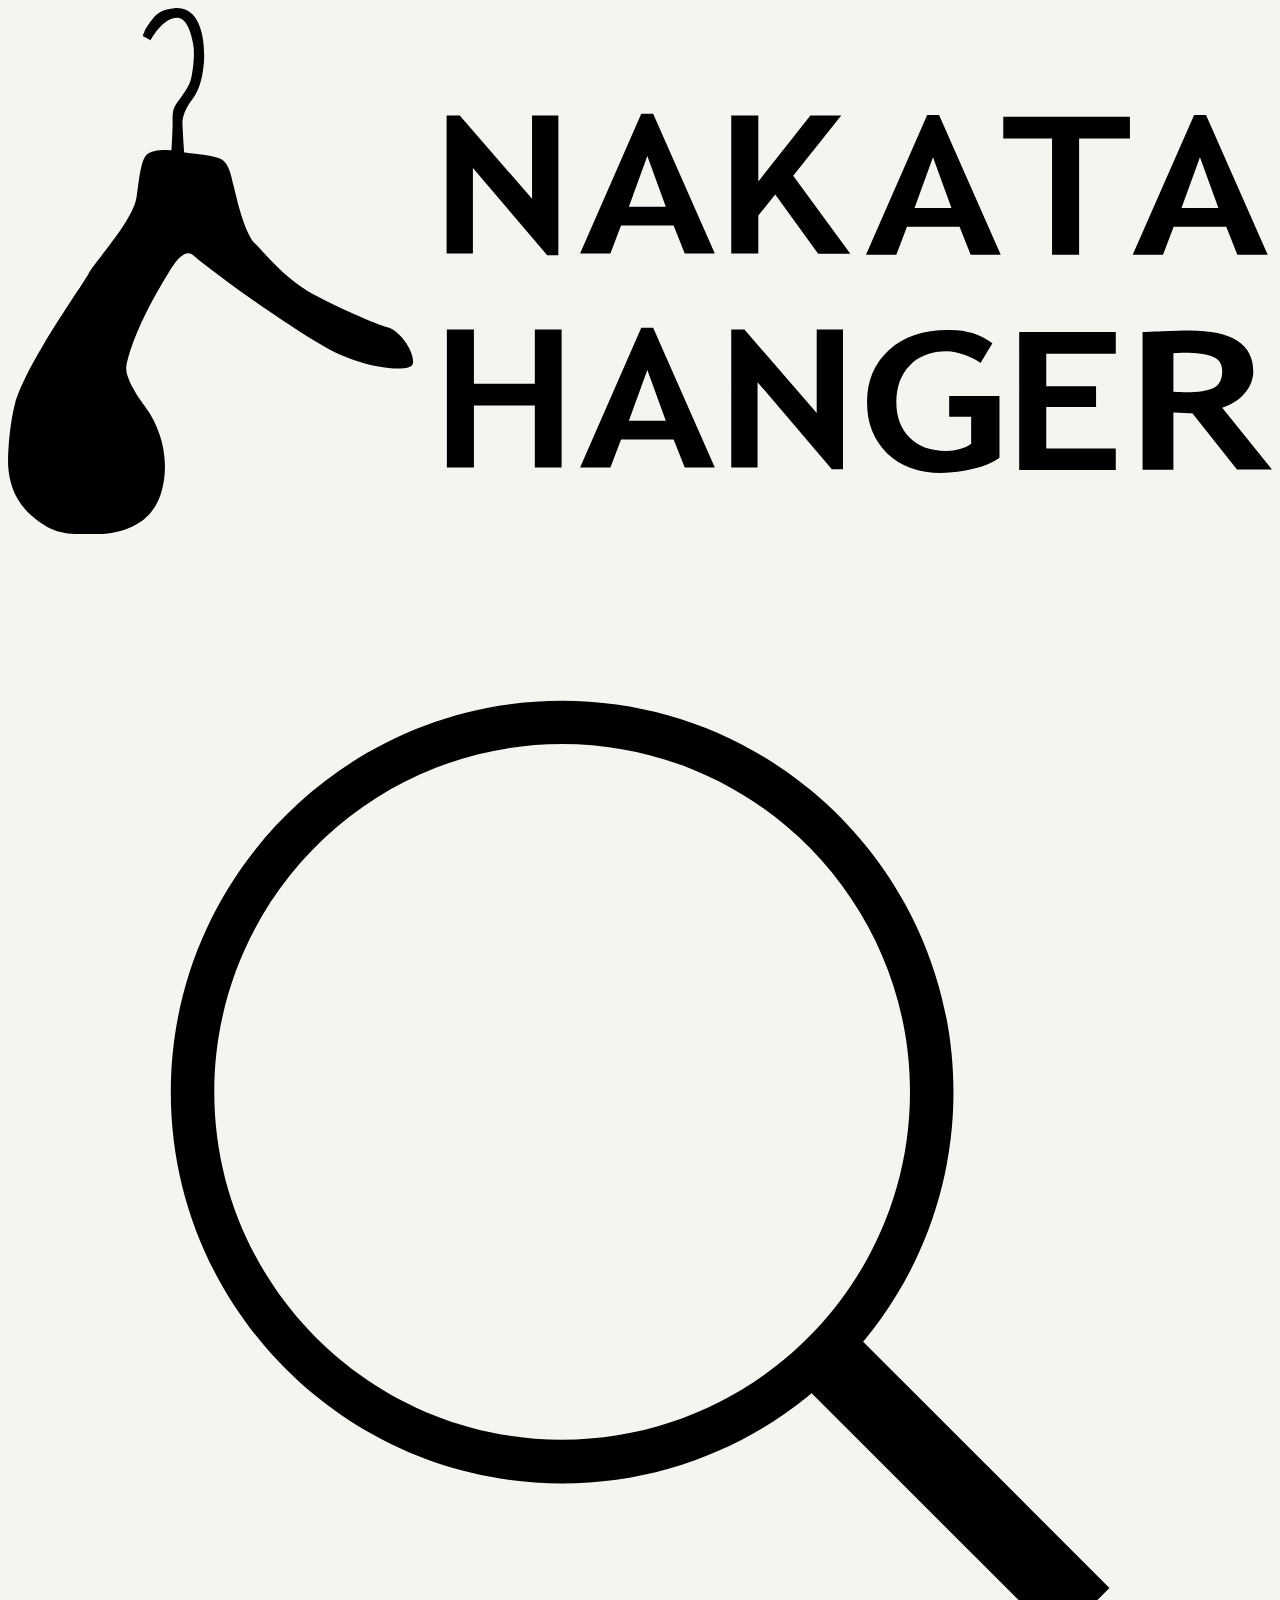
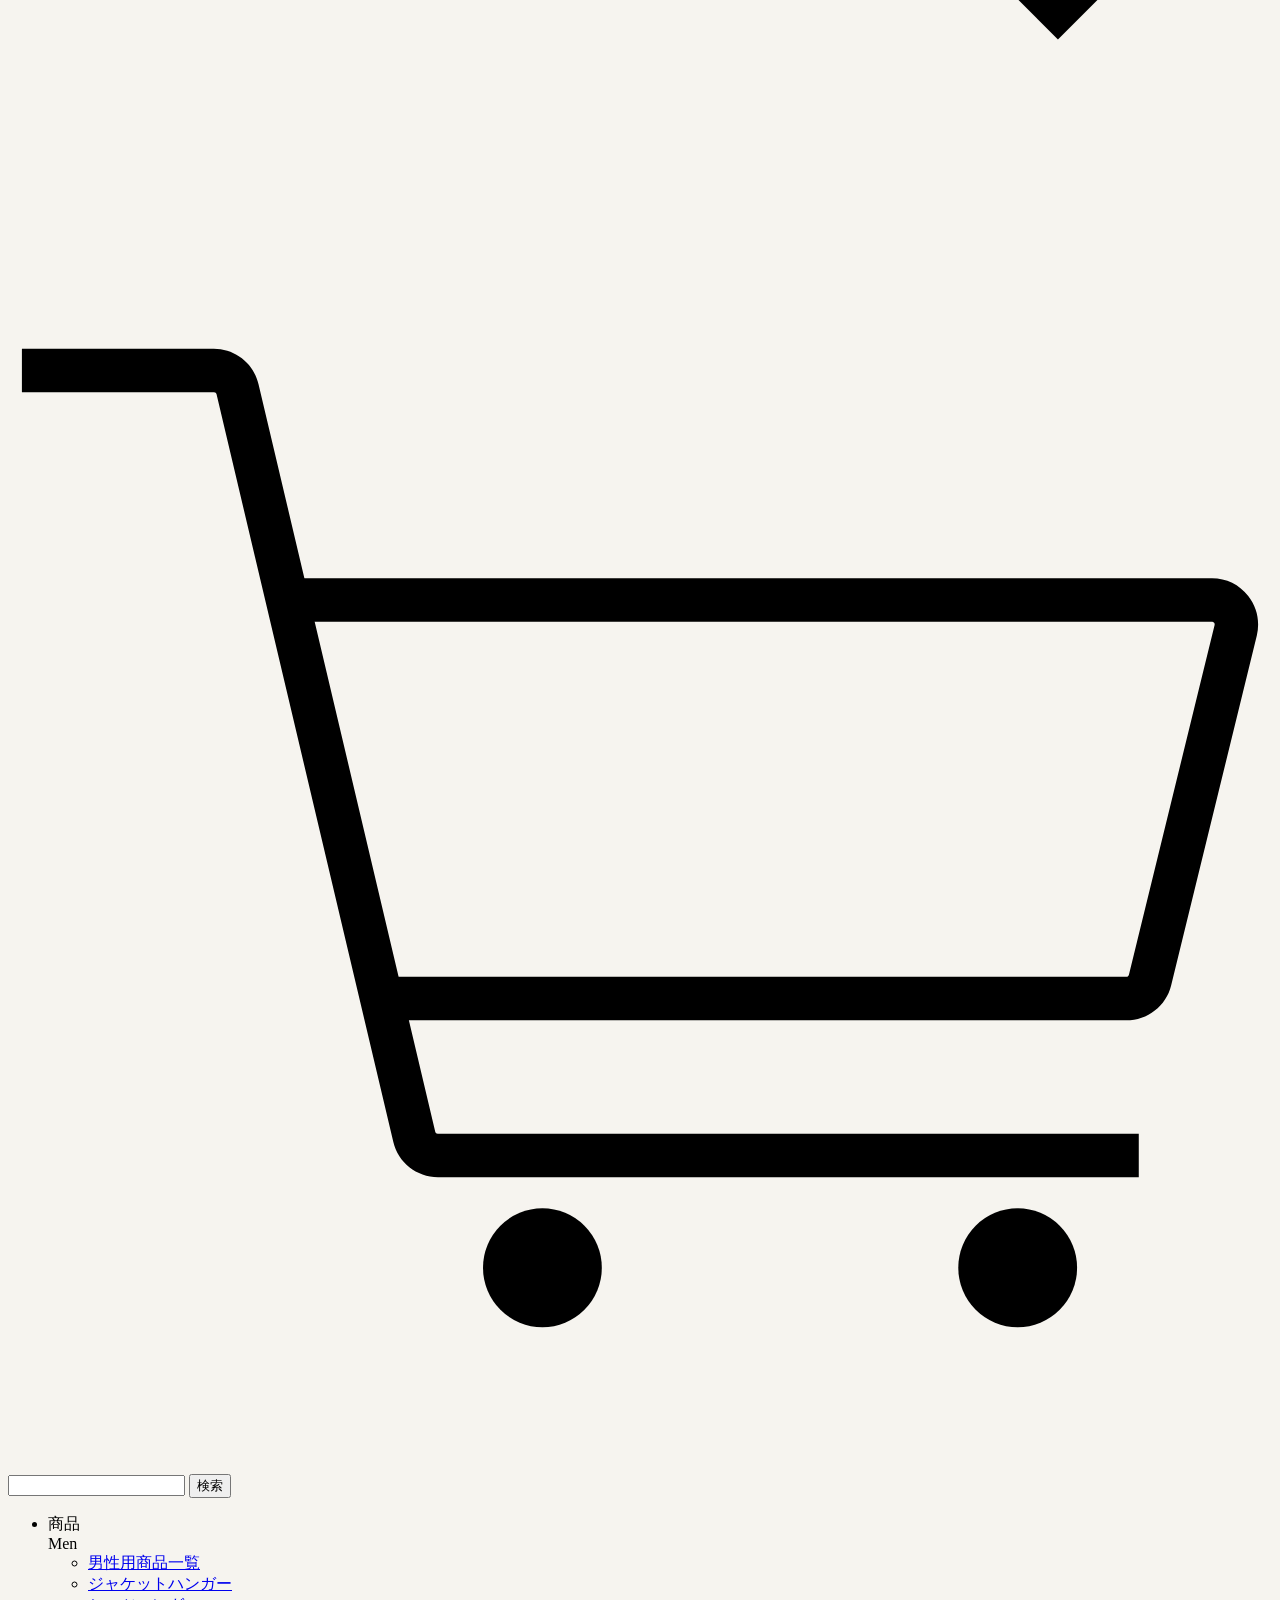
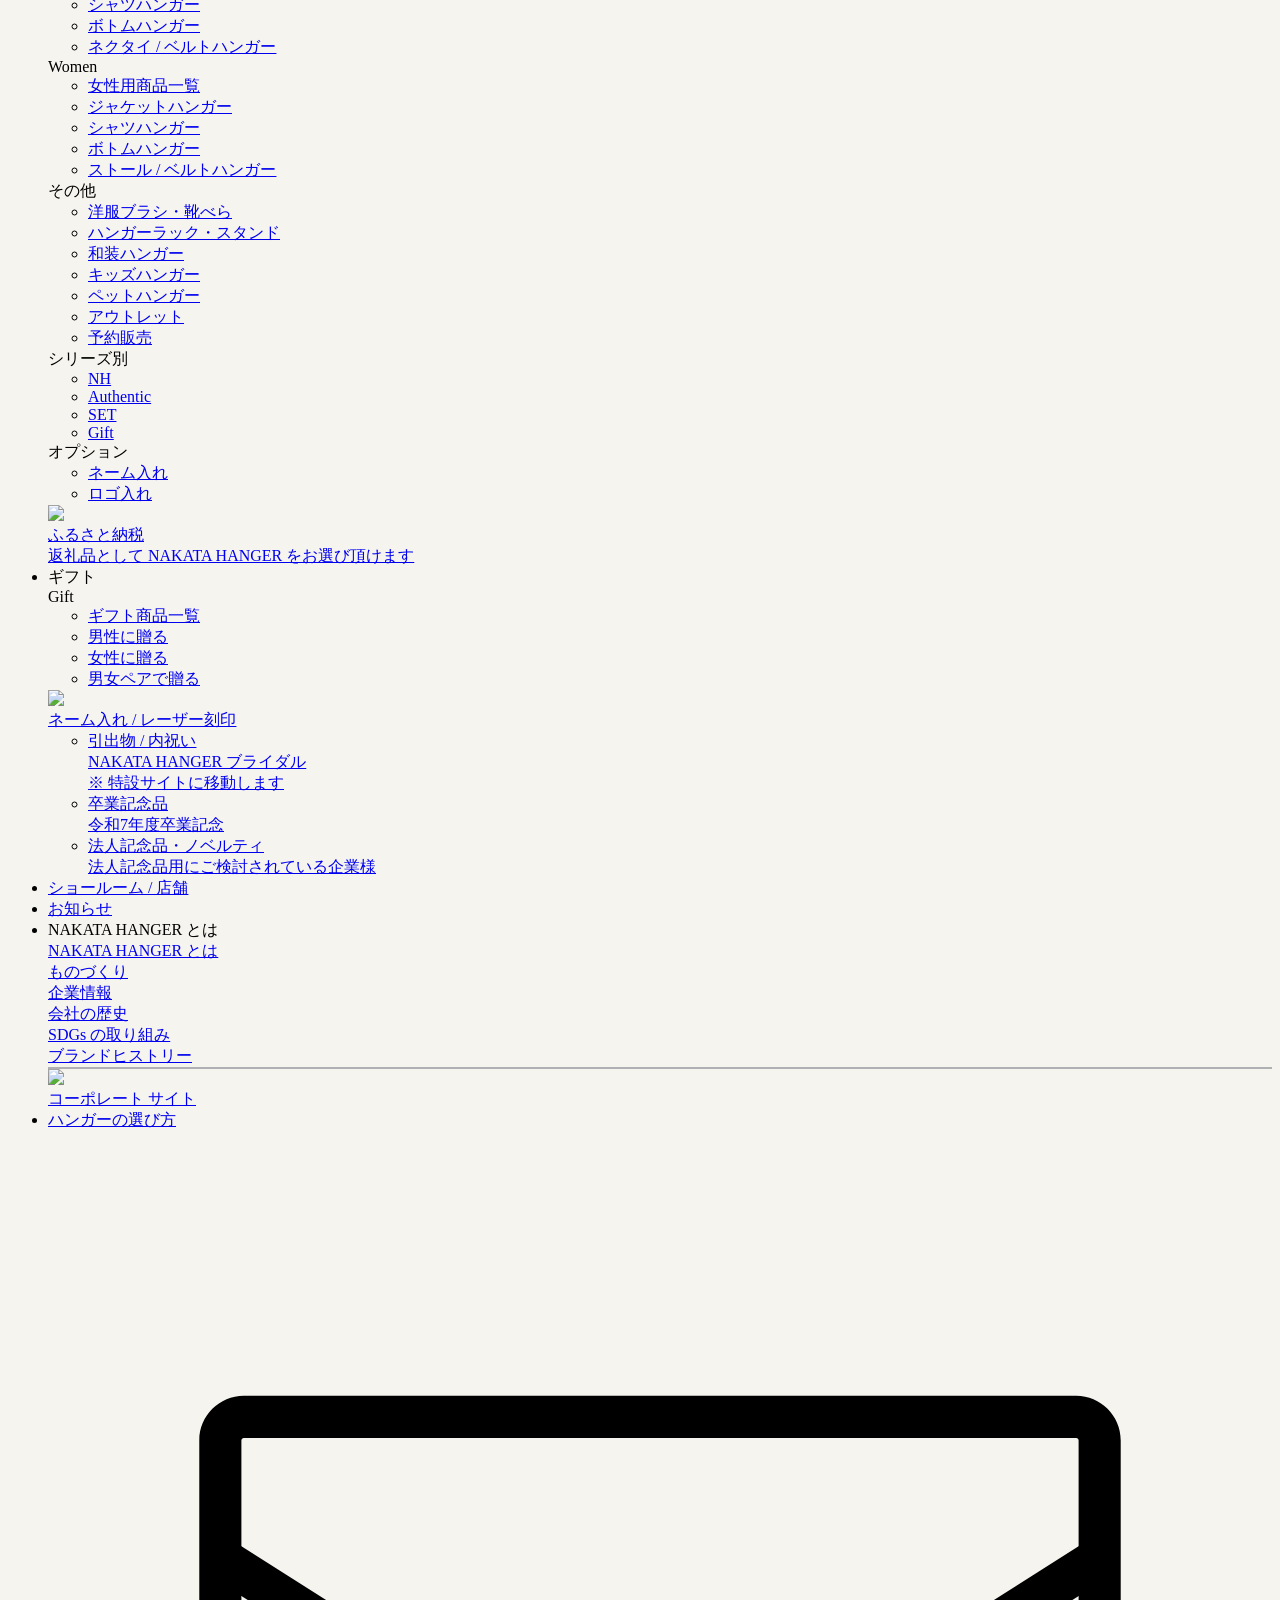
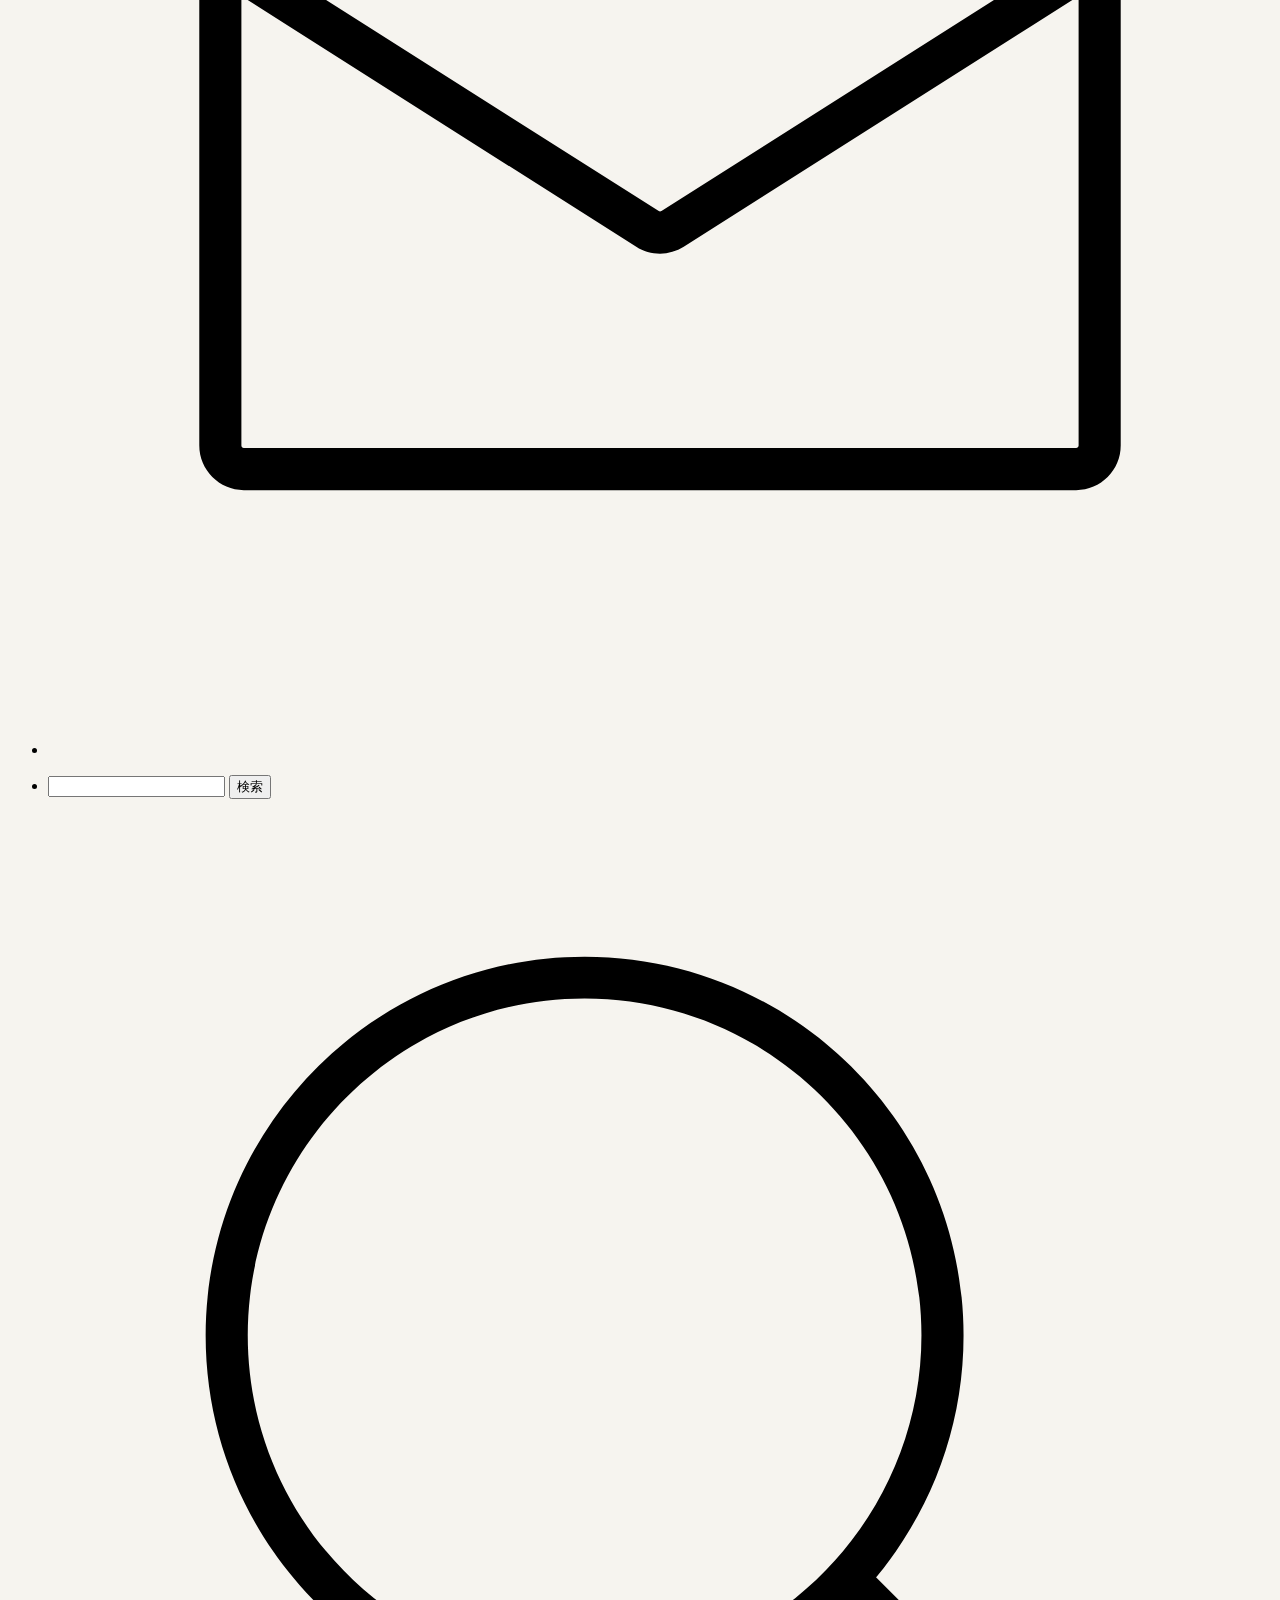
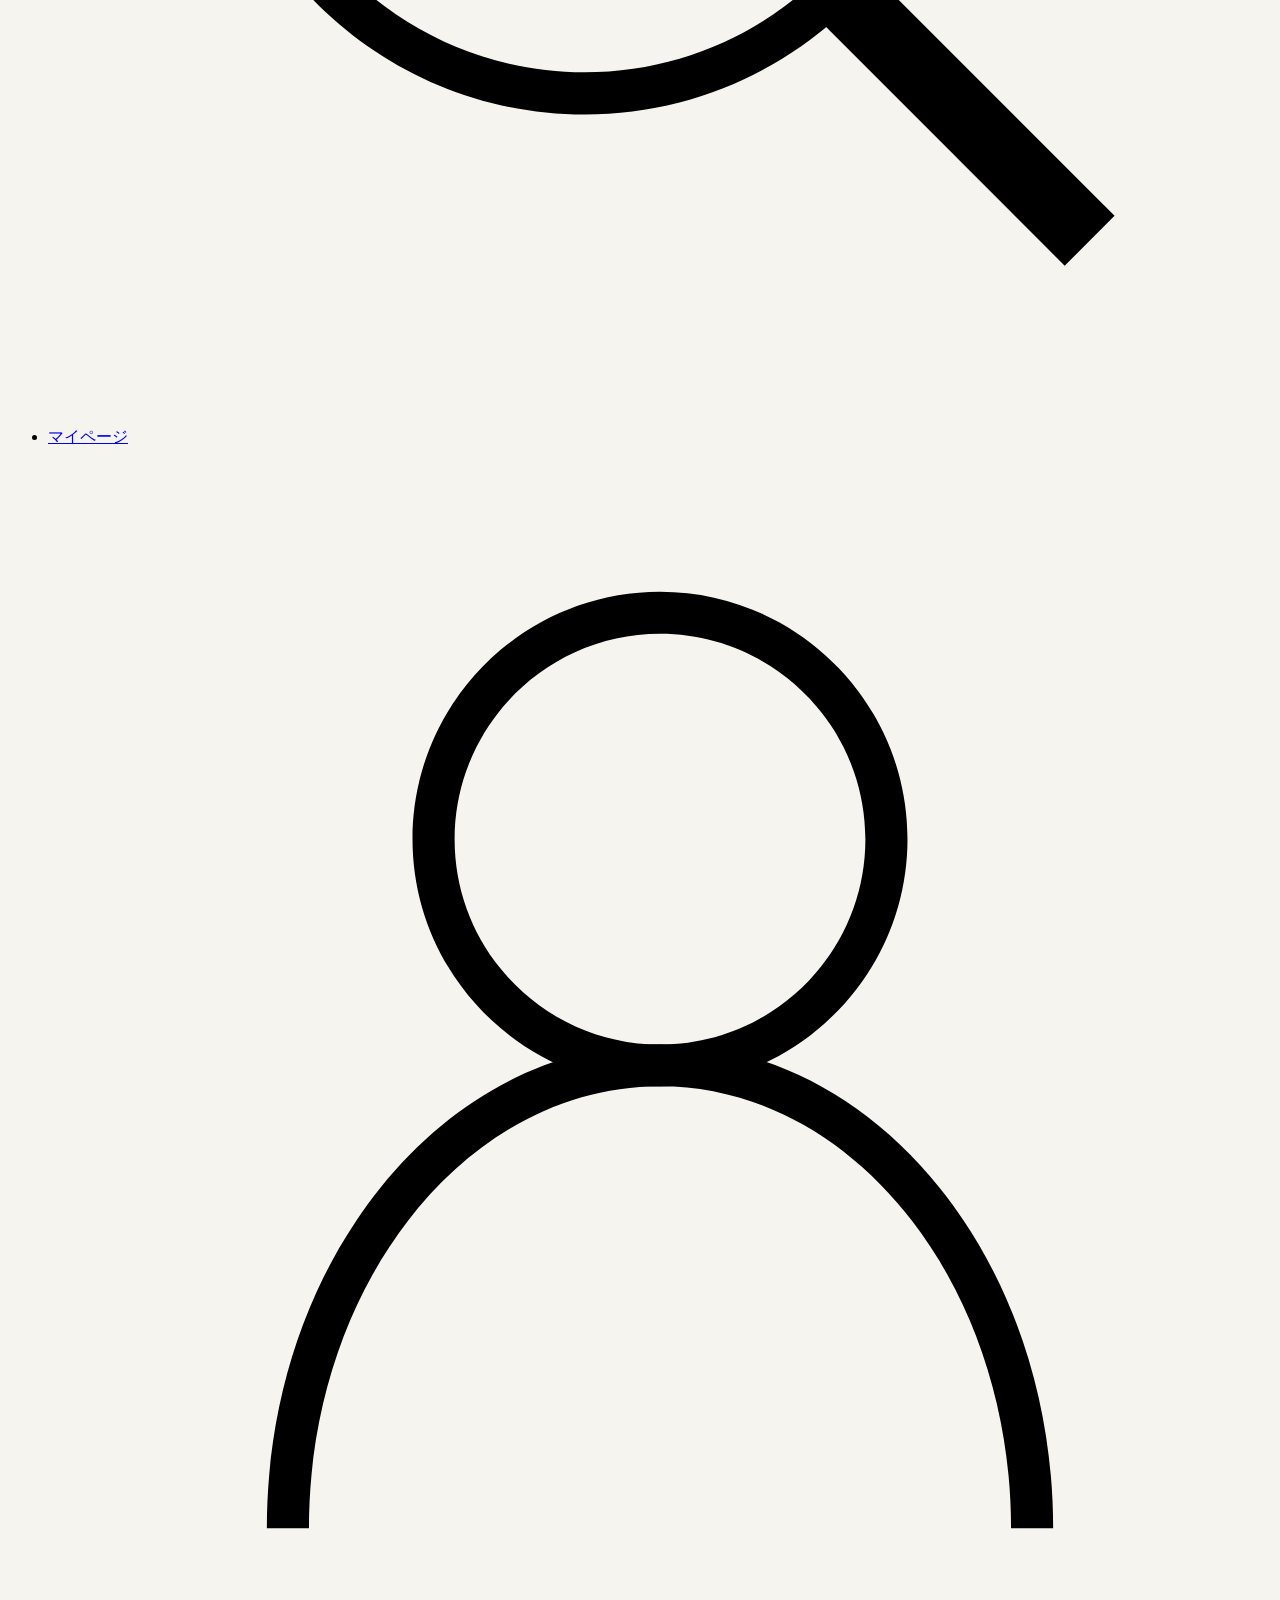
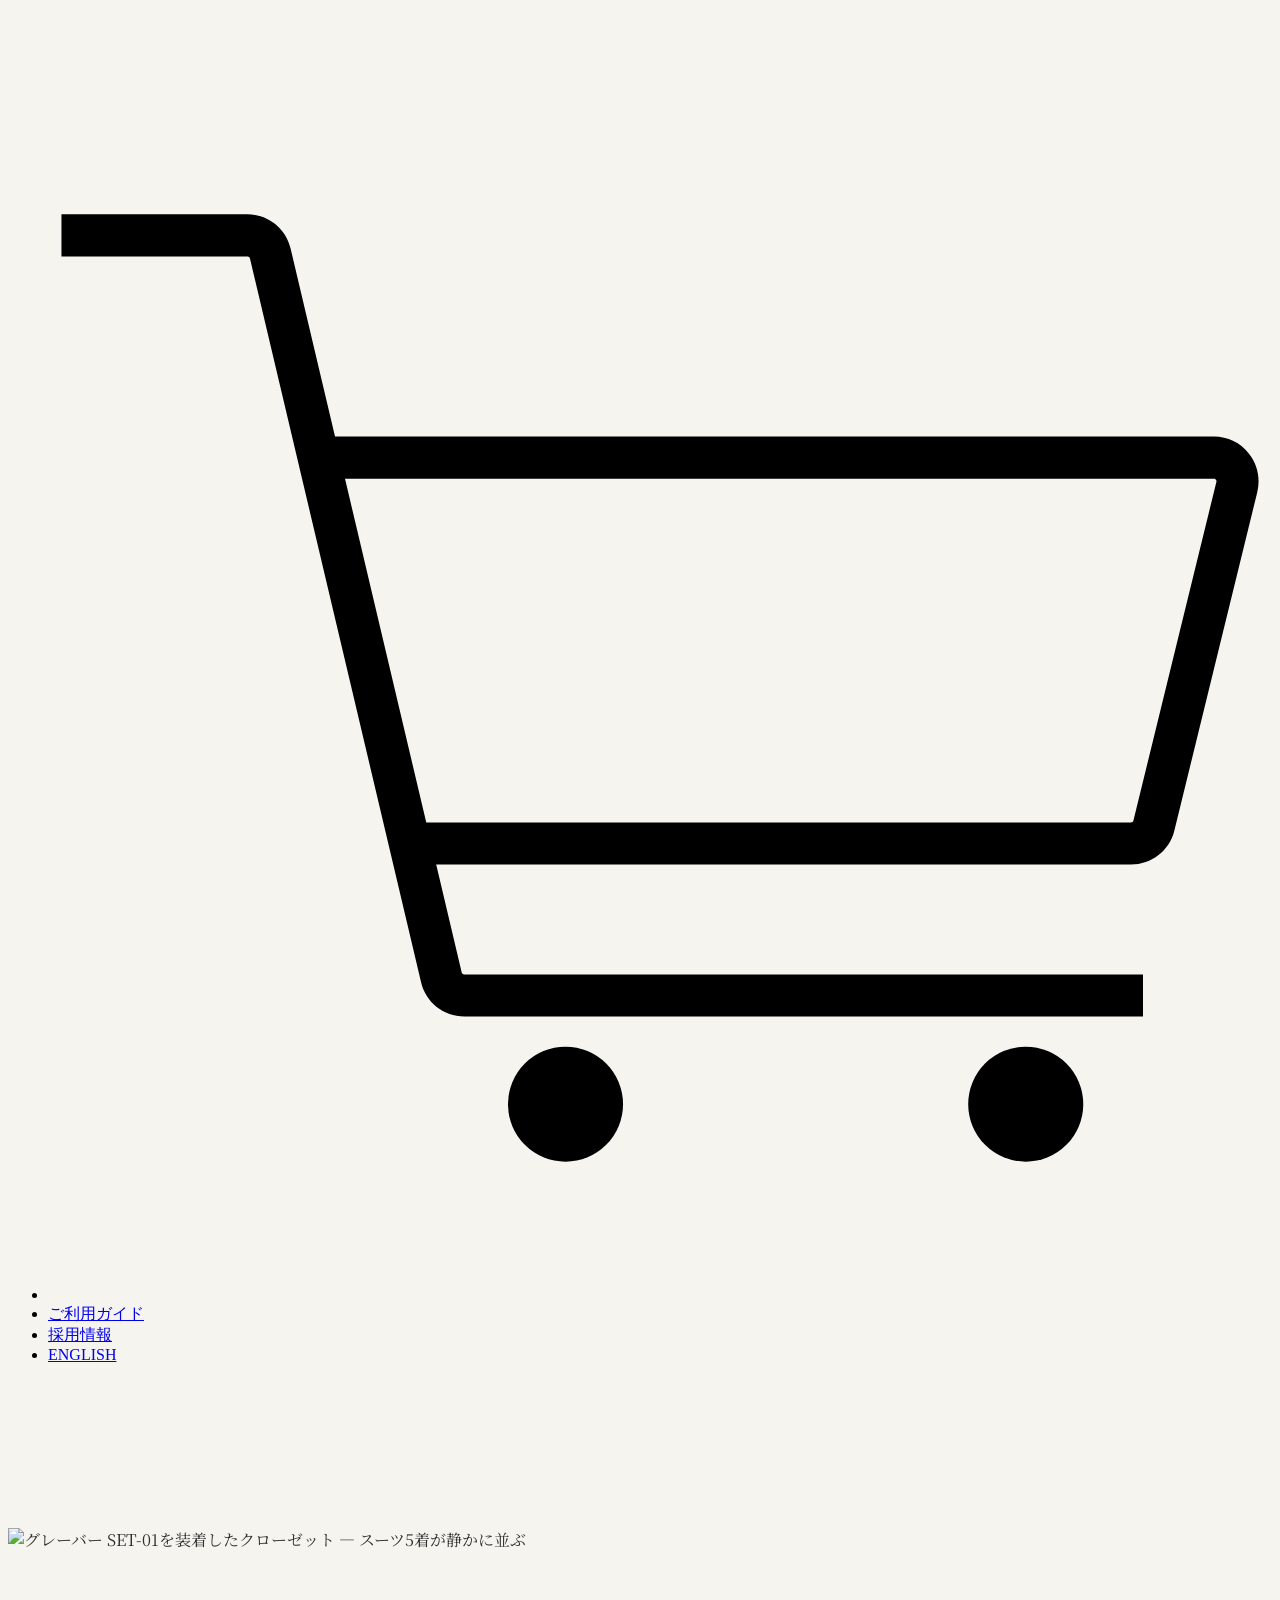
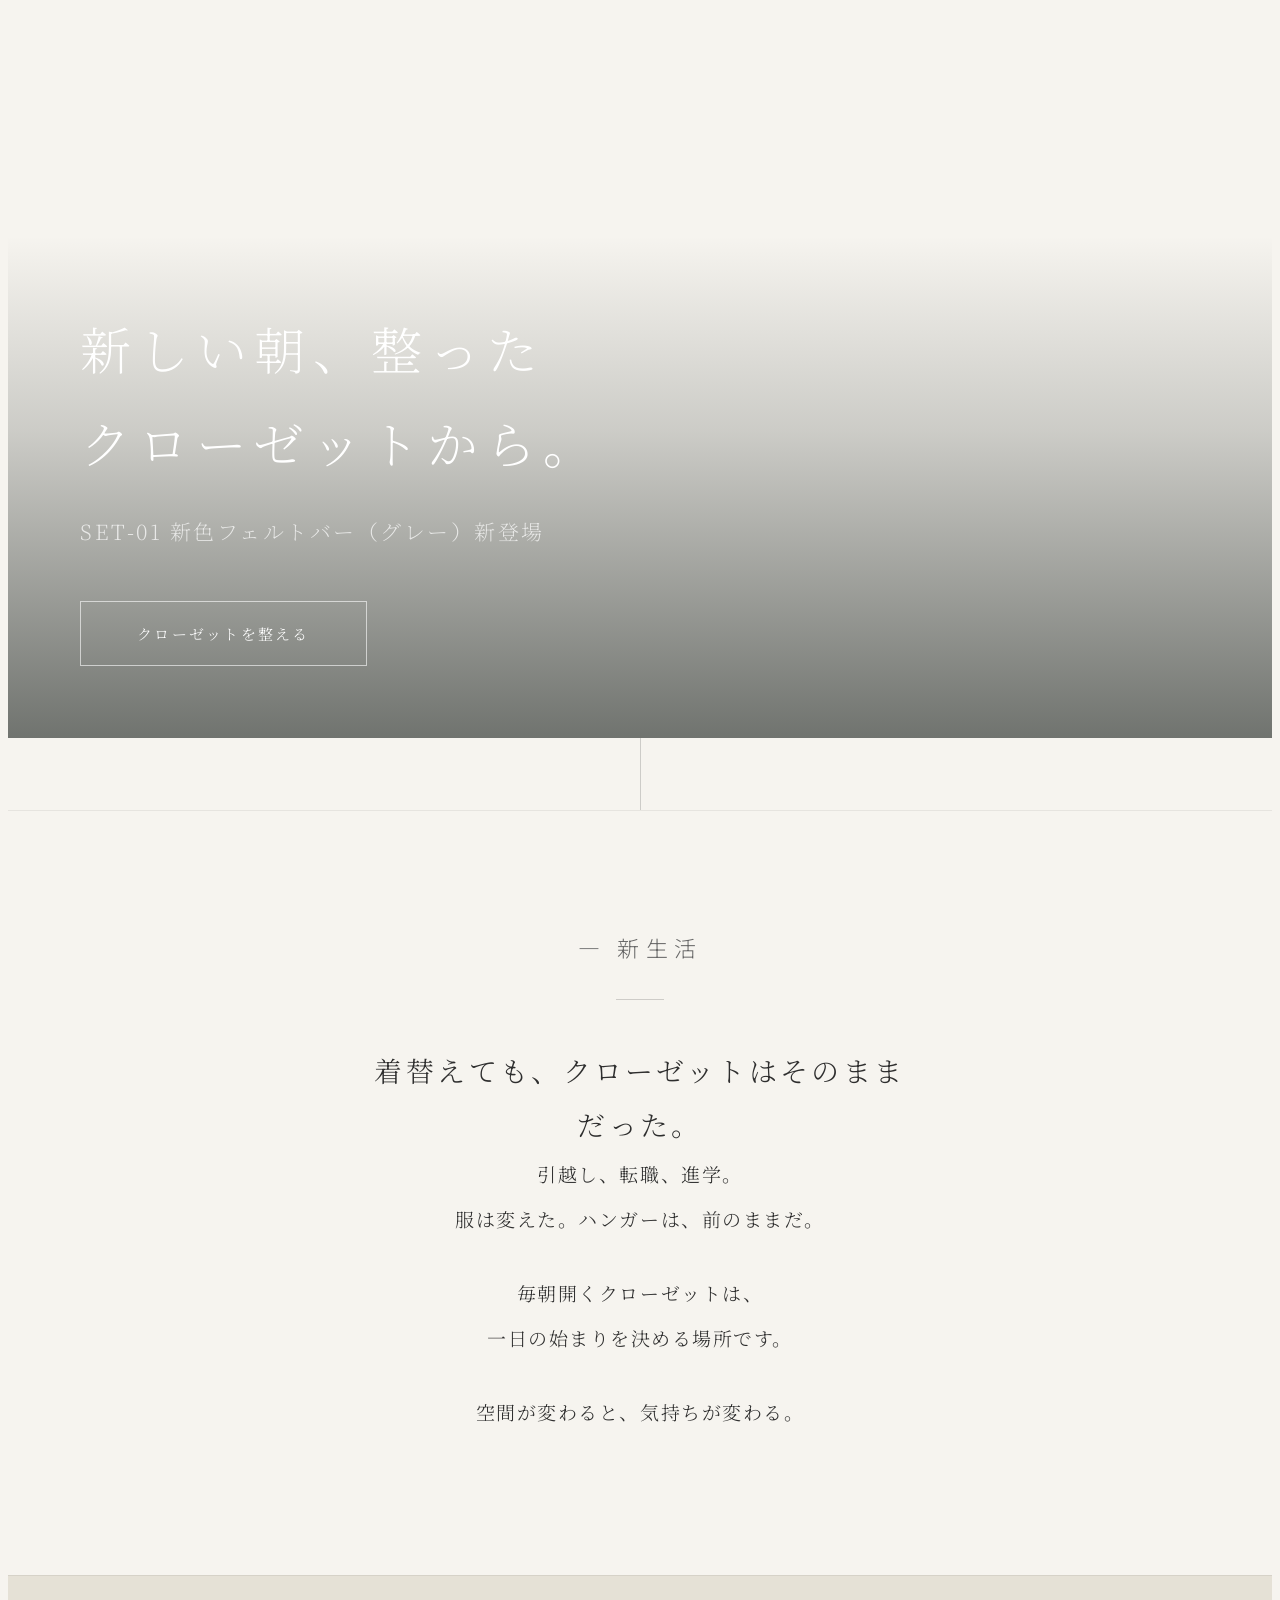
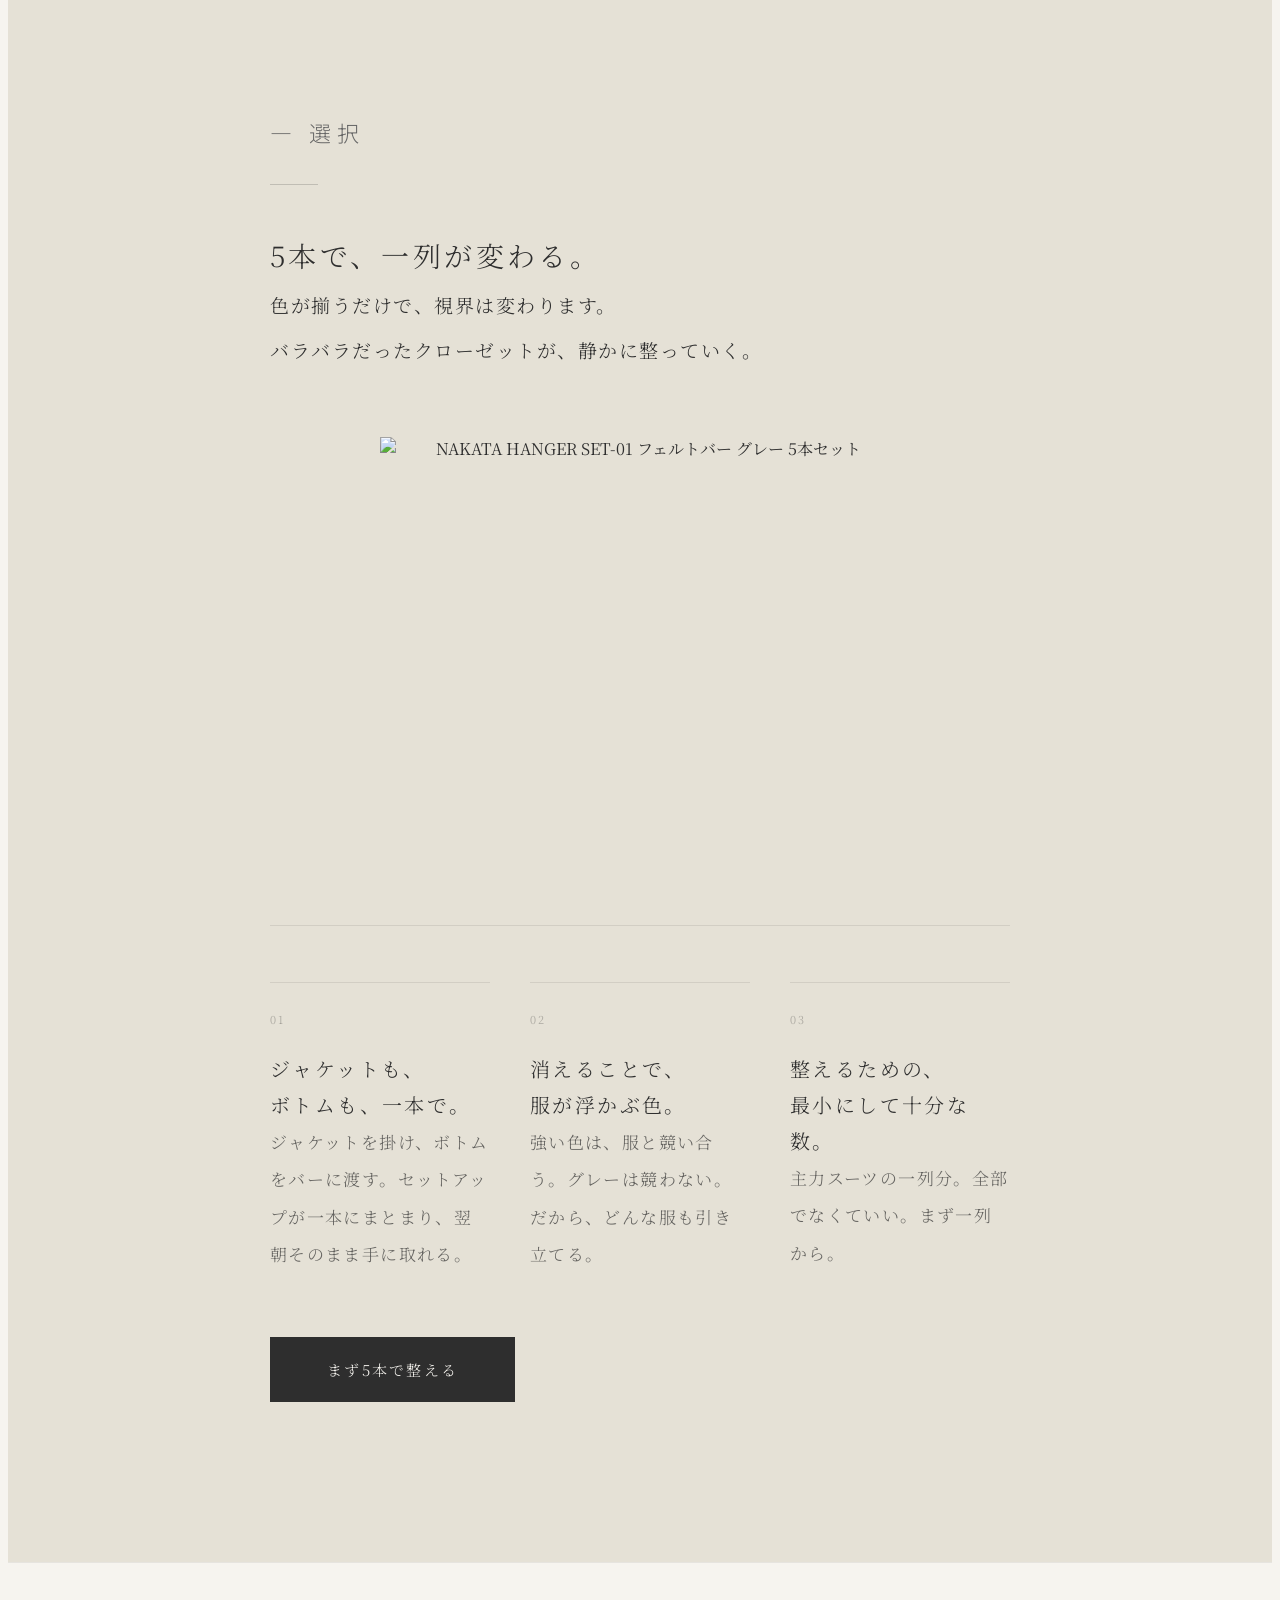
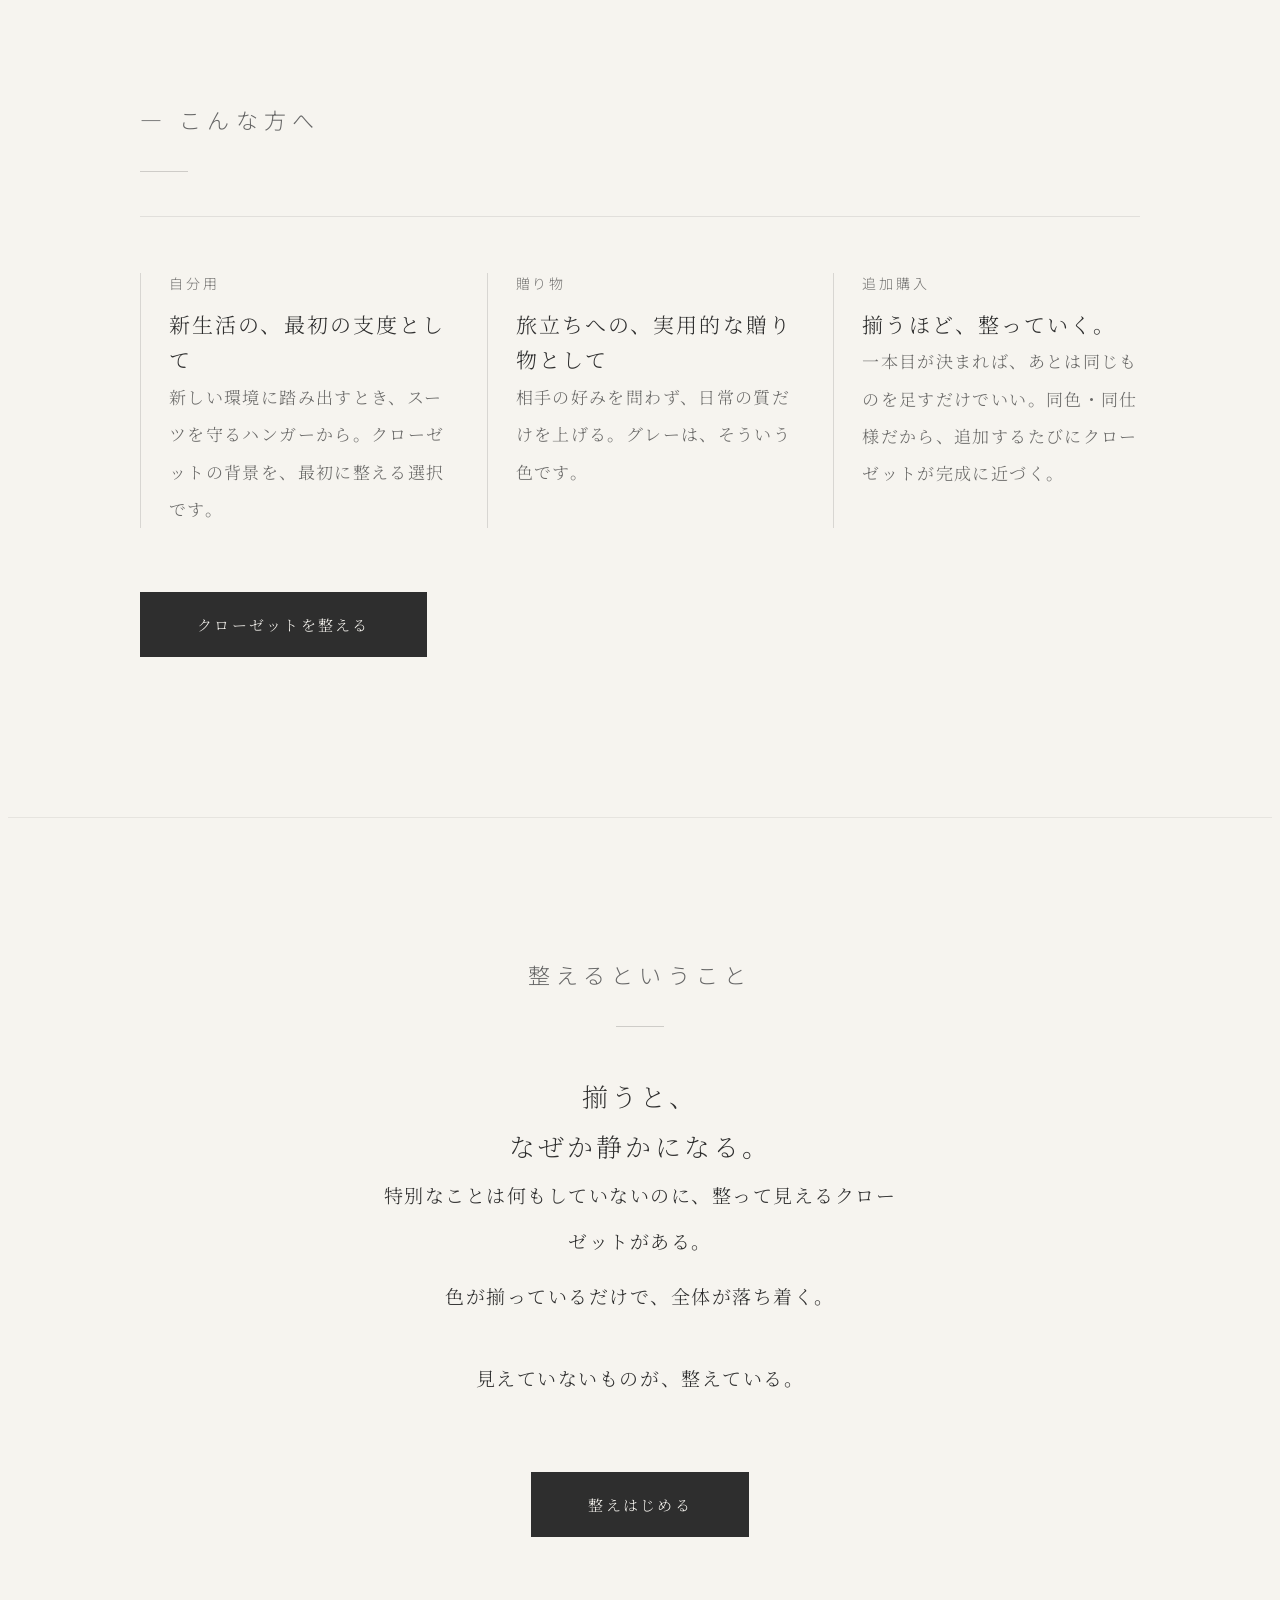
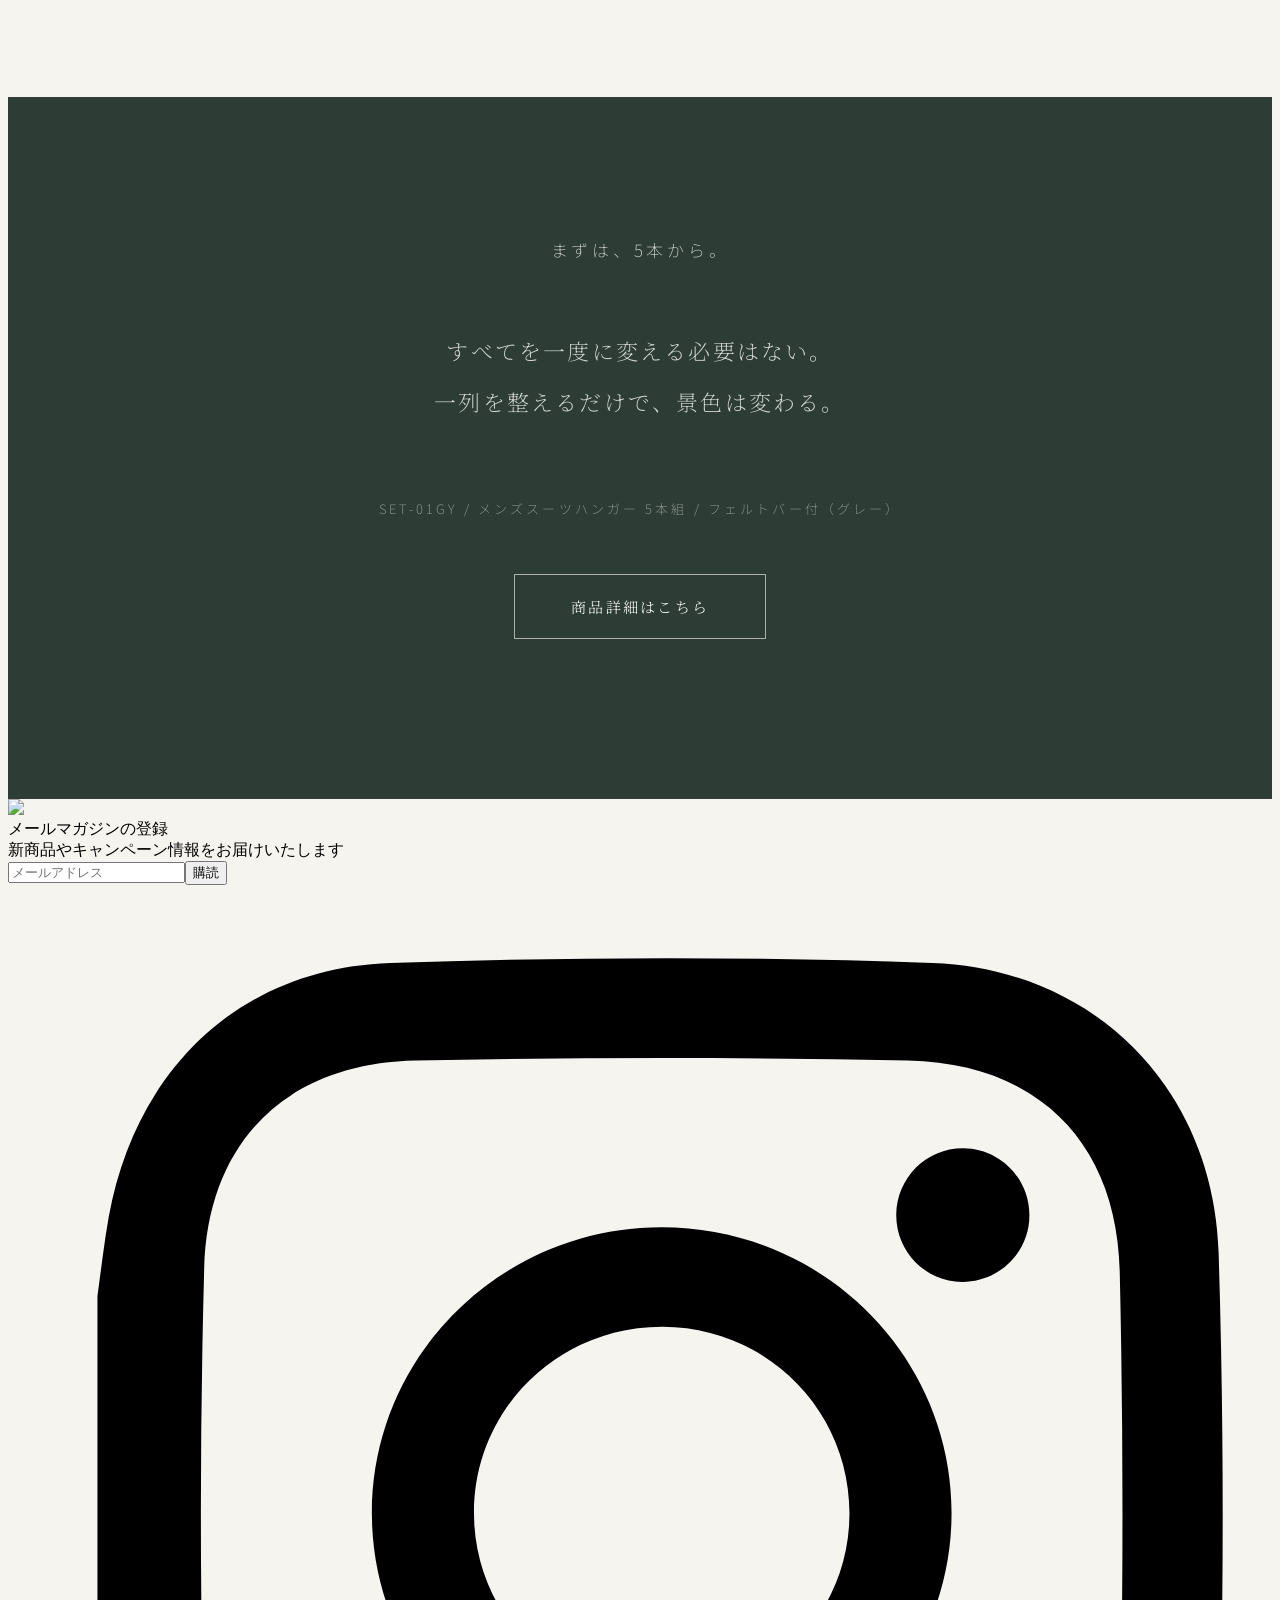
==== features/set01gy/index.html @ e76ac4cd "initial: NAKATA HANGER LP 管理リポジトリを構築 - features/set01gy: SET 01 GY LP を追加 - features/spring2026: SPR" ====
<!DOCTYPE html>
<html lang="ja">
<head>
  <meta charset="UTF-8">
  <meta name="viewport" content="width=device-width, initial-scale=1.0">
  <title>SET-01 新色フェルトバー（グレー）新登場！ | NAKATA HANGER</title>

  <!-- SEO / SNS -->
  <meta name="description" content="新生活の最初に整える、クローゼットの背景。NAKATA HANGER SET-01 フェルトバー グレー（5本セット）。国内製造。">
  <meta property="og:title" content="NAKATA HANGER — SET-01 フェルトバー グレー（5本セット）">
  <meta property="og:description" content="新しい朝、整ったクローゼットから。引越し・転職・進学。環境が変わるとき、最初に整えるのは背景です。">
  <meta property="og:type" content="website">
  <meta property="og:url" content="https://www.nakatahanger.com/features/set01gy/">
  <meta property="og:image" content="https://www.nakatahanger.com/features/set01gy/ogp.svg">
  <meta name="twitter:card" content="summary_large_image">
  <meta name="twitter:image" content="https://www.nakatahanger.com/features/set01gy/ogp.svg">
  <link rel="canonical" href="https://www.nakatahanger.com/features/set01gy/">
  <meta name="theme-color" content="#2d3d35">

  <!-- nakatahanger.com グローバル CSS -->
  <link rel="stylesheet" href="https://fonts.googleapis.com/css?family=EB+Garamond:400,400i">
  <link rel="stylesheet" href="https://fonts.googleapis.com/earlyaccess/sawarabimincho.css">
  <link rel="stylesheet" type="text/css" href="https://www.nakatahanger.com/common/common.css?nc=202601271545">
  <link rel="stylesheet" type="text/css" media="(max-width:768px)" href="https://www.nakatahanger.com/common/common-s.css?nc=202601271545">
  <link rel="stylesheet" type="text/css" media="(min-width:769px)" href="https://www.nakatahanger.com/common/common-l.css?nc=202601271545">

  <!-- nakatahanger.com グローバル JS -->
  <script type="text/javascript" src="https://www.nakatahanger.com/lib/jquery-3.3.1.min.js?nc=202601271545"></script>
  <script type="text/javascript" src="https://www.nakatahanger.com/lib/iscroll.min.js?nc=202601271545"></script>
  <script type="text/javascript" src="https://www.nakatahanger.com/lib/drawer.min.js?nc=202601271545"></script>
  <script type="text/javascript" src="https://www.nakatahanger.com/lib/_.js?nc=202601271545"></script>
  <script type="text/javascript" src="https://www.nakatahanger.com/common/nh.js?nc=202601271545"></script>

  <!-- LP フォント -->
  <link rel="preconnect" href="https://fonts.googleapis.com">
  <link rel="preconnect" href="https://fonts.gstatic.com" crossorigin>
  <link href="https://fonts.googleapis.com/css2?family=Noto+Sans+JP:wght@200;300&family=Noto+Serif+JP:wght@200;300;400&display=swap" rel="stylesheet">
  <!-- LP CSS -->
  <link rel="stylesheet" href="lp.css">
</head>
<body lang="ja">

  <!-- nh.js ヘッダー初期化 -->
  <script> _.event.onLoad(function() { this.onLoad(768); }.bind(nh)); </script>

  <!-- ============================================================
       SITE HEADER
  ============================================================ -->
  <div id="header-news"></div>
  <header class="drawer" full-view="true" menu-opened="false" nh-gray-border="3" sp-search-opened="false">
	<div class="logo-area" nh-gray-border="2">
		<div class="icons left">
			<div class="icon drawer-toggle"><div icon='menu'><span></span></div></div>
		</div>
		<div class="logo"><a href="https://www.nakatahanger.com/"><svg version="1.1" xmlns="http://www.w3.org/2000/svg" xmlns:xlink="http://www.w3.org/1999/xlink" viewBox="0 0 500 208.2" xml:space="preserve"><g><g><path class="st0" d="M213.3,97.8l-29.4-34.5v33.8h-10.4V42.5h5.2l28.6,33v-33h10.4v55.3H213.3z"/><path class="st0" d="M208.4,181.8v-24.6h-24.1v24.6h-10.7v-54.6h10.7v21.4h24.1v-21.4H219v54.6H208.4z"/></g><g><path class="st0" d="M380.8,97.6l-4.4-11.1h-20.8l-4.2,11.1h-12l24.2-55.3h4.7l24.4,55.3H380.8z M365.9,59l-7.3,20.1h14.6 L365.9,59z"/><path class="st0" d="M423.7,51.6v46H413v-46h-19.3V43h50.1v8.6H423.7z"/><path class="st0" d="M486.3,97.6l-4.4-11.1h-20.8l-4.2,11.1h-12l24.3-55.3h4.7l24.4,55.3H486.3z M471.5,59l-7.3,20.1h14.6 L471.5,59z"/></g><g><path class="st0" d="M410.7,136.8v12.8h19.7v8.2h-19.7v16.4h27.5v8.6H400v-54.6h38.2v8.6H410.7z"/><path class="st0" d="M486.3,182.8l-17.8-22.5c-1.8,0-4.3-0.1-7.5-0.3v22.7h-12.2v-54.5c0.7,0,3.2-0.1,7.7-0.3 c4.4-0.2,8-0.3,10.8-0.3c16.9,0,25.3,5.4,25.3,16.1c0,3.2-1.2,6.2-3.5,8.8c-2.3,2.7-5.3,4.5-8.8,5.6l19.7,24.5H486.3z M461,136.6 v15.2c2.2,0.1,3.9,0.2,5,0.2c4.9,0,8.6-0.6,10.9-1.7c2.3-1.1,3.4-3.4,3.4-6.7c0-2.7-1.2-4.6-3.7-5.6c-2.5-1.1-6.3-1.6-11.6-1.6 C463.8,136.4,462.4,136.5,461,136.6z"/></g><g><path class="st0" d="M389.4,132.6l-4.7,7.8c-1.3-1-3.4-2.1-6.1-3.1c-2.8-1-5.1-1.5-7.1-1.5c-6.2,0-11.1,1.8-14.7,5.5 c-3.6,3.6-5.4,8.5-5.4,14.7c0,5.8,1.8,10.5,5.3,14c3.5,3.5,8.3,5.2,14.4,5.2c4,0,7.3-0.9,9.9-2.8v-10.7h-8.7v-8.2h19.9v24.4 c-2.7,1.9-6.1,3.4-10.3,4.4c-4.2,1.1-8.4,1.6-12.6,1.6c-9.1,0-16.2-2.6-21.5-7.7c-5.3-5.1-8-11.9-8-20.3c0-8.4,2.9-15.3,8.7-20.6 c5.8-5.3,13.6-7.9,23.3-7.9C378.7,127.2,384.6,129,389.4,132.6z"/></g><g><path class="st0" d="M267.7,97.1L263.3,86h-20.8l-4.2,11.1h-12l24.2-55.3h4.7l24.4,55.3H267.7z M252.9,58.5l-7.3,20.1h14.6 L252.9,58.5z"/><path class="st0" d="M320.4,97.1l-16.9-23.3l-6.7,8.3v15h-10.7V42.5h10.7v26.1l20.6-26.1h12.2l-19,23.9l22.6,30.8H320.4z"/><path class="st0" d="M267.7,181.8l-4.4-11.1h-20.8l-4.2,11.1h-12l24.2-55.3h4.7l24.4,55.3H267.7z M252.9,143.2l-7.3,20.1h14.6 L252.9,143.2z"/><path class="st0" d="M325.9,182.5l-29.4-34.5v33.8h-10.4v-54.6h5.2l28.6,33v-33h10.4v55.3H325.9z"/></g><path class="st2" d="M64.7,56.3c0,0-8.5-0.9-10.5,2.5c-2,3.3-2.6,11-3.4,16.4C49.2,84.5,33.9,101,31.9,105c-2,4-25,36-29.2,51.8 c-1.9,6.9-3,19.6-2.6,24.9c0.4,5.3,2.1,13.2,9.5,19.3c5.8,4.8,9.2,6.5,17.2,7.1c28.5,2.1,33.7-12,35-22.1 c1.3-10.1-1.8-20.5-7.4-28.1c-2.7-3.6-8.2-11.5-7.6-16.1c0.6-3.9,4.2-17.1,16.9-37.4c1.9-3,6.1-10,9.8-6.4 c2.3,2.3,31.6,24.5,52.1,36.2c15.4,8.8,33.6,10.1,34.5,6.6c1.1-4.2-4.9-13.2-10-14.5c-3.3-0.9-21.9-8.6-31.9-14.6 c-9.9-6-18.1-16.3-20.3-18.3c-4.7-4.4-8.1-21.1-8.8-23.7c-0.7-2.7-1.6-9-5.6-10.3c-4-1.3-13.8-2.2-13.8-2.2s-0.7-10-0.7-12 c0-2,1.3-5.9,4-9.2c4.1-5,4.6-14.6,4.6-16.6c0-2,0.4-20.6-11.9-19.3c-6.8,0.7-7.8,3.6-9.7,5.8c-1.9,2.2-2.7,5.2-2.7,5.2l3.1,1.7 c0,0,4.7-9.1,10.7-8.9c3.4,0.1,5.2,5.4,6.1,10.1c0.9,4.6-0.2,11.5-0.8,14.1c-0.9,3.5-4.4,7.8-5.8,9.8c-1.3,2-1.5,3.3-1.5,6.6 C65.2,47.7,64.7,56.3,64.7,56.3z"/></g></svg></a></div>
		<div class="icons right">
			<div class="icon" onclick="nh.header.onClickSpSearch();"><svg version="1.1" xmlns="http://www.w3.org/2000/svg" xmlns:xlink="http://www.w3.org/1999/xlink" viewBox="0 0 500 500"><g><path d="M219.2,374c-85.4,0-154.8-69.5-154.8-154.8c0-85.4,69.5-154.8,154.8-154.8S374,133.8,374,219.2 C374,304.5,304.5,374,219.2,374z M219.2,81.5c-75.9,0-137.6,61.7-137.6,137.6s61.7,137.6,137.6,137.6s137.6-61.7,137.6-137.6 S295,81.5,219.2,81.5z"/><rect x="359.5" y="301" transform="matrix(0.7071 -0.7071 0.7071 0.7071 -154.8808 373.9148)" width="28.8" height="145.9"/></g></svg></div>
			<div class="icon"><a href="https://www.nakatahanger-shop.com/cart/#/basket"><svg version="1.1" xmlns="http://www.w3.org/2000/svg" xmlns:xlink="http://www.w3.org/1999/xlink" viewBox="0 0 500 500"><g><g><path d="M447.4,384.2H170.1c-8.5,0-15.8-5.8-17.7-14L82.5,74.5c-0.1-0.5-0.5-0.8-1-0.8H5.5V56.5h75.9c8.5,0,15.8,5.8,17.7,14 l69.9,295.7c0.1,0.4,0.5,0.8,1,0.8h277.3V384.2z"/><path d="M442.4,322.1H151.1v-17.2h291.3c0.5,0,0.9-0.3,1-0.8l33.9-138.4c0-0.1,0.1-0.5-0.2-0.8c-0.3-0.4-0.7-0.4-0.8-0.4h-366 v-17.2h366c5.6,0,10.8,2.5,14.3,7c3.5,4.4,4.7,10.1,3.4,15.6l-33.9,138.4C458.1,316.4,450.8,322.1,442.4,322.1z"/></g><circle cx="211.4" cy="420" r="23.5"/><circle cx="399.4" cy="420" r="23.5"/></g></svg></a></div>
		</div>
	</div>
	<div class="search-area" device="sp" nh-content-sp="padding" nh-gray-border="2">
		<form action="https://www.nakatahanger.com/products/search.php" method="get" onsubmit="return nh.header.onSubmitSearch(this);">
			<input type="text" name="word" onblur="nh.header.onBlurSpSearch(this);">
			<input type="submit" value="検索" nh-gray-border="4">
		</form>
	</div>
	<nav class="menus drawer-nav" ontransitionend="nh.header.onDrawerTransitionEnd();">
		<div class="menu-container">
			<div class="main-menu">
				<ul>
					<li class="main-list left has-submenu" item="products" nh-gray-border="3" onmouseenter="nh.header.setPcThisSubmenuHeight(this);">
						<div class="main-item" opened="false" space="bottom" onclick="nh.header.onClickPlusMinus(this, false);">
							<div class="text" nh-gray-bg-ba="4">商品</div>
							<div class="icon"><div icon="plus-minus"><span class="minus" ></span><span class="plus" ></span></div></div>
						</div>
						<div class="submenu" closed-menu ontransitionend="nh.header.onMenuOpenCloseTransitionEnd();" features="true">
							<div class="submenu-container" nh-gray-border="2-l">
								<div class="main-area">
									<div class="top-area" selected="men" nh-red-bg-before>
										<div class="group" men-women="men">
											<div class="group-container">
												<div class="title" nh-gray-border="3" onclick="nh.header.onClickMenWomen(event);">
													<div class="text" nh-font="1-s">Men</div>
												</div>
												<div class="list" space="top">
													<ul>
														<li><a href="https://www.nakatahanger.com/products/category/men">男性用商品一覧</a></li>
														<li><a href="https://www.nakatahanger.com/products/category/men/jacket">ジャケットハンガー</a></li>
														<li><a href="https://www.nakatahanger.com/products/category/men/shirt">シャツハンガー</a></li>
														<li><a href="https://www.nakatahanger.com/products/category/men/bottom">ボトムハンガー</a></li>
														<li><a href="https://www.nakatahanger.com/products/category/men/necktie-belt">ネクタイ / ベルトハンガー</a></li>
													</ul>
												</div>
											</div>
										</div>
										<div class="group" men-women="women" nh-gray-border="3">
											<div class="group-container">
												<div class="title" nh-gray-border="3" onclick="nh.header.onClickMenWomen(event);">
													<div class="text" nh-font="1-s">Women</div>
												</div>
												<div class="list" space="top">
													<ul>
														<li><a href="https://www.nakatahanger.com/products/category/women">女性用商品一覧</a></li>
														<li><a href="https://www.nakatahanger.com/products/category/women/jacket">ジャケットハンガー</a></li>
														<li><a href="https://www.nakatahanger.com/products/category/women/shirt">シャツハンガー</a></li>
														<li><a href="https://www.nakatahanger.com/products/category/women/bottom">ボトムハンガー</a></li>
														<li><a href="https://www.nakatahanger.com/products/category/women/stole-belt">ストール / ベルトハンガー</a></li>
													</ul>
												</div>
											</div>
										</div>
										<div class="group has-closed-menu" item="others" nh-gray-border="3">
											<div class="group-container">
												<div class="title" opened="false" space="bottom" onclick="nh.header.onClickPlusMinus(this, true, true);">
													<div class="text">その他</div>
													<div class="icon"><div icon="plus-minus"><span class="minus" ></span><span class="plus" ></span></div></div>
												</div>
												<div class="list" closed-menu space="bottom" ontransitionend="nh.header.onMenuOpenCloseTransitionEnd();">
													<ul nh-gray-border="2">
														<li space="top"><a href="https://www.nakatahanger.com/products/category/others/brush-shoehorn">洋服ブラシ・靴べら</a></li>
														<li><a href="https://www.nakatahanger.com/products/category/others/rack-stand">ハンガーラック・スタンド</a></li>
														<li><a href="https://www.nakatahanger.com/products/category/others/kimono">和装ハンガー</a></li>
														<li><a href="https://www.nakatahanger.com/products/category/others/kids">キッズハンガー</a></li>
														<li><a href="https://www.nakatahanger.com/products/category/others/pet">ペットハンガー</a></li>
														<li><a href="https://www.nakatahanger.com/products/category/others/outlet">アウトレット</a></li>
														<li padding-space="bottom" lang="ja"><a href="https://www.nakatahanger.com/page/2996447">予約販売</a></li>
													</ul>
												</div>
											</div>
										</div>
										<div class="group has-closed-menu" item="series" nh-gray-border="3">
											<div class="group-container">
												<div class="title" opened="false" space="bottom" onclick="nh.header.onClickPlusMinus(this, true, false);">
													<div class="text">シリーズ別</div>
													<div class="icon"><div icon="plus-minus"><span class="minus" ></span><span class="plus" ></span></div></div>
												</div>
												<div class="list" space="bottom" closed-menu ontransitionend="nh.header.onMenuOpenCloseTransitionEnd();">
													<ul nh-gray-border="2">
														<li space="top"><a href="https://www.nakatahanger.com/products/series/nh">NH</a></li>
														<li><a href="https://www.nakatahanger.com/products/series/aut">Authentic</a></li>
														<li><a href="https://www.nakatahanger.com/products/series/set">SET</a></li>
														<li lang="en"><a href="https://www.nakatahanger.com/products/category/gift">Gift</a></li>
													</ul>
												</div>
											</div>
											<div class="group-container" item="options">
												<div class="title">
													<div class="text">オプション</div>
												</div>
												<div class="list">
													<ul>
														<li><a href="https://www.nakatahanger-shop.com/?pid=69751712">ネーム入れ</a></li>
														<li><a href="https://www.nakatahanger-shop.com/?pid=143768508">ロゴ入れ</a></li>
													</ul>
												</div>
											</div>
										</div>
									</div>
									<div class="bottom-area"></div>
								</div>
								<div class='features'><div class='feature'><div class='feature-container'><a href='https://www.nakatahanger.com/furusato/'><div class='image' border='true'><img nh-gray-border='3' src='https://www.nakatahanger.com/image/product-submenu-feature-furusato.jpg?nc=202601271545'></div><div class='text'>ふるさと納税<br>返礼品として NAKATA HANGER をお選び頂けます</div></a></div></div></div>
							</div>
						</div>
					</li>
					<li class="main-list left has-submenu" item="gift" nh-gray-border="3" space="bottom" onmouseenter="nh.header.setPcThisSubmenuHeight(this);">
						<div class="main-item" opened="false" space="top-bottom" onclick="nh.header.onClickPlusMinus(this, false);">
							<div class="text" nh-gray-bg-ba="4">ギフト</div>
							<div class="icon"><div icon="plus-minus"><span class="minus" ></span><span class="plus" ></span></div></div>
						</div>
						<div class="submenu" features="true">
							<div class="submenu-container" nh-gray-border="2-l">
								<div class="left-area" nh-gray-border="3" closed-menu ontransitionend="nh.header.onMenuOpenCloseTransitionEnd();">
									<div class="left-area-container">
										<div class="main">
											<div class="main-container">
												<div class="title">Gift</div>
												<div class="list">
													<ul nh-gray-border="2">
														<li space="top"><a href="https://www.nakatahanger.com/products/category/gift?link=menu_banner_gift">ギフト商品一覧</a></li>
														<li><a href="https://www.nakatahanger.com/products/category/gift/men">男性に贈る</a></li>
														<li><a href="https://www.nakatahanger.com/products/category/gift/women">女性に贈る</a></li>
														<li space="bottom"><a href="https://www.nakatahanger.com/products/category/gift/pair">男女ペアで贈る</a></li>
													</ul>
												</div>
											</div>
										</div>
										<div class='features'><div class='feature'><div class='feature-container'><a href='https://www.nakatahanger-shop.com/?pid=69751712'><div class='image' border='true'><img nh-gray-border='3' src='https://www.nakatahanger.com/image/gift-submenu-feature-name-1.jpg?nc=202601271545'></div><div class='text'>ネーム入れ / レーザー刻印</div></a></div></div></div>
									</div>
								</div>
								<div class="right-area" space="top-bottom" nh-gray-border="3">
									<ul>
										<li>
											<a href="https://www.nakatahanger-bridal.jp/?link=menu_banner_bridal" target="_blank">
												<div class="title">引出物 / 内祝い</div>
												<div class="desc">NAKATA HANGER ブライダル<br><span class="smaller">※ 特設サイトに移動します</span></div>
												<div class="img" style="background-image:url('https://www.nakatahanger.com/image/bridal-1.jpg?nc=202601271545');"></div>
											</a>
										</li>
										<li>
											<a href="https://www.nakatahanger.com/graduation?link=menu_banner_grad">
												<div class="title">卒業記念品</div>
												<div class="desc">令和7年度卒業記念</div>
												<div class="img" style="background-image:url('https://www.nakatahanger.com/image/graduation-1.jpg?nc=202601271545');"></div>
											</a>
										</li>
										<li>
											<a href="https://www.nakatahanger.com/organization/">
												<div class="title">法人記念品・ノベルティ</div>
												<div class="desc">法人記念品用にご検討されている企業様</div>
												<div class="img" style="background-image:url('https://www.nakatahanger.com/image/organization-1.jpg?nc=202601271545');"></div>
											</a>
										</li>
									</ul>
								</div>
							</div>
						</div>
					</li>
					<li class="main-list left">
						<div class="main-item">
							<div class="text" nh-gray-bg-ba="4"><a href="https://www.nakatahanger.com/stores">ショールーム / 店舗</a></div>
						</div>
					</li>
					<li class="main-list left">
						<div class="main-item">
							<div class="text" nh-gray-bg-ba="4"><a href="https://www.nakatahanger.com/news">お知らせ</a></div>
						</div>
					</li>
					<li class="main-list right has-submenu" item="about" onmouseenter="nh.header.setPcThisSubmenuHeight(this);">
						<div class="main-item" opened="false" onclick="nh.header.onClickPlusMinus(this, false);">
							<div class="text" nh-gray-bg-ba="4">NAKATA HANGER とは</div>
							<div class="icon"><div icon="plus-minus"><span class="minus" ></span><span class="plus" ></span></div></div>
						</div>
						<div class="submenu" features="true">
							<div class="submenu-container" nh-gray-border="2-l">
								<div closed-menu ontransitionend="nh.header.onMenuOpenCloseTransitionEnd();">
									<div class="layout" nh-gray-border="2">
										<div space="top">
											<a href="https://www.nakatahanger.com/about">
												<div class="title">NAKATA HANGER とは</div>
												<div class="img" style="background-image:url('https://www.nakatahanger.com/image/menu-about.jpg?nc=202601271545');"></div>
											</a>
											<a href="https://www.nakatahanger.com/about/craftsmanship.php">
												<div class="title">ものづくり</div>
												<div class="img" style="background-image:url('https://www.nakatahanger.com/image/menu-craftsmanship.jpg?nc=202601271545');"></div>
											</a>
										</div>
										<div>
											<a href="https://www.nakatahanger.com/about/company.php">
												<div class="title">企業情報</div>
												<div class="img" style="background-image:url('https://www.nakatahanger.com/image/menu-company.jpg?nc=202601271545');"></div>
											</a>
											<a href="https://www.nakatahanger.com/about/history.php">
												<div class="title">会社の歴史</div>
												<div class="img" style="background-image:url('https://www.nakatahanger.com/image/menu-history.jpg?nc=202601271545');"></div>
											</a>
										</div>
										<div padding-space="bottom">
											<a href="https://www.nakatahanger.com/sdgs">
												<div class="title">SDGs の取り組み</div>
												<div class="img" style="background-image:url('https://www.nakatahanger.com/image/menu-sdgs.jpg?nc=202601271545');"></div>
											</a>
											<a href="https://www.nakatahanger.com/about/#history">
												<div class="title">ブランドヒストリー</div>
												<div class="img" style="background-image:url('https://www.nakatahanger.com/image/menu-brand-history.jpg?nc=202601271545'); border:1px #afb0b1 solid"></div>
											</a>
										</div>
										<div class='features-container' nh-gray-border='3'><div class='features'><div class='feature'><div class='feature-container'><a href='https://www.nakatakogei.com/'><div class='image' border='false'><img nh-gray-border='3' src='https://www.nakatahanger.com/image/corporate_image_logo.jpg?nc=202601271545'></div><div class='text'>コーポレート サイト</div></a></div></div></div></div>
									</div>
								</div>
							</div>
						</div>
					</li>
					<li class="main-list right" item="howto" nh-gray-border="3" space="bottom">
						<div class="main-item" space="bottom">
							<div class="text" nh-gray-bg-ba="4"><a href="https://www.nakatahanger.com/howto">ハンガーの選び方</a></div>
						</div>
					</li>
					<li class="main-list right" item="inquiry">
						<div class="main-item">
							<div class="icon" nh-gray-bg-ba="4"><a href="https://www.nakatahanger.com/inquiry"><svg version="1.1" xmlns="http://www.w3.org/2000/svg" xmlns:xlink="http://www.w3.org/1999/xlink" viewBox="0 0 500 500"><g><path d="M420,391.8H80c-10,0-18.2-8.2-18.2-18.2V126.4c0-10,8.2-18.2,18.2-18.2h340c10,0,18.2,8.2,18.2,18.2v247.2 C438.2,383.6,430.1,391.8,420,391.8z M80,125.4c-0.5,0-1,0.4-1,1v247.2c0,0.5,0.4,1,1,1h340c0.5,0,1-0.4,1-1V126.4c0-0.5-0.4-1-1-1 H80z"/><path d="M250,295.2c-3.4,0-6.8-0.9-9.7-2.8L65.8,181.6l9.2-14.5l174.5,110.7c0.3,0.2,0.7,0.2,1.1,0L425,167.1l9.2,14.5L259.7,292.4 C256.8,294.2,253.4,295.2,250,295.2z"/></g></svg></a></div>
						</div>
					</li>
				</ul>
			</div>
			<div class="secondary-menu">
				<div class="content-area">
					<ul>
						<li class="secondary-list" item="search" focus="false">
							<div class="container">
								<form action="https://www.nakatahanger.com/products/search.php" method="get" onsubmit="return nh.header.onSubmitSearch(this);">
									<input type="text" name="word" onblur="nh.header.onBlurPcSearch(this);">
									<input type="submit" value="検索">
								</form>
								<div class="icon" onclick="nh.header.onClickPcSearch(this);"><svg version="1.1" xmlns="http://www.w3.org/2000/svg" xmlns:xlink="http://www.w3.org/1999/xlink" viewBox="0 0 500 500"><g><path d="M219.2,374c-85.4,0-154.8-69.5-154.8-154.8c0-85.4,69.5-154.8,154.8-154.8S374,133.8,374,219.2 C374,304.5,304.5,374,219.2,374z M219.2,81.5c-75.9,0-137.6,61.7-137.6,137.6s61.7,137.6,137.6,137.6s137.6-61.7,137.6-137.6 S295,81.5,219.2,81.5z"/><rect x="359.5" y="301" transform="matrix(0.7071 -0.7071 0.7071 0.7071 -154.8808 373.9148)" width="28.8" height="145.9"/></g></svg></div>
							</div>
						</li>
						<li class="secondary-list" item="account">
							<div class="text"><a href="https://www.nakatahanger-shop.com/?mode=myaccount">マイページ</a></div>
							<div class="icon"><a href="https://www.nakatahanger-shop.com/?mode=myaccount"><svg version="1.1" xmlns="http://www.w3.org/2000/svg" xmlns:xlink="http://www.w3.org/1999/xlink" viewBox="0 0 500 500"><g><path d="M250,260.8c-55.7,0-101.1-45.3-101.1-101.1S194.3,58.7,250,58.7S351.1,104,351.1,159.7S305.7,260.8,250,260.8z M250,75.9 c-46.2,0-83.9,37.6-83.9,83.9s37.6,83.9,83.9,83.9s83.9-37.6,83.9-83.9S296.2,75.9,250,75.9z"/><path d="M410.6,441.3h-17.2c0-99.6-64.3-180.6-143.4-180.6s-143.4,81-143.4,180.6H89.4c0-52.5,16.5-101.9,46.4-139.1 c30.4-37.8,70.9-58.6,114.2-58.6s83.8,20.8,114.2,58.6C394.1,339.4,410.6,388.9,410.6,441.3z"/></g></svg></a></div>
						</li>
						<li class="secondary-list" item="cart">
							<div class="icon"><a href="https://www.nakatahanger-shop.com/cart/#/basket"><svg version="1.1" xmlns="http://www.w3.org/2000/svg" xmlns:xlink="http://www.w3.org/1999/xlink" viewBox="0 0 500 500"><g><g><path d="M447.4,384.2H170.1c-8.5,0-15.8-5.8-17.7-14L82.5,74.5c-0.1-0.5-0.5-0.8-1-0.8H5.5V56.5h75.9c8.5,0,15.8,5.8,17.7,14 l69.9,295.7c0.1,0.4,0.5,0.8,1,0.8h277.3V384.2z"/><path d="M442.4,322.1H151.1v-17.2h291.3c0.5,0,0.9-0.3,1-0.8l33.9-138.4c0-0.1,0.1-0.5-0.2-0.8c-0.3-0.4-0.7-0.4-0.8-0.4h-366 v-17.2h366c5.6,0,10.8,2.5,14.3,7c3.5,4.4,4.7,10.1,3.4,15.6l-33.9,138.4C458.1,316.4,450.8,322.1,442.4,322.1z"/></g><circle cx="211.4" cy="420" r="23.5"/><circle cx="399.4" cy="420" r="23.5"/></g></svg></a></div>
						</li>
						<li class="secondary-list">
							<div class="text"><a href="https://www.nakatahanger.com/help">ご利用ガイド</a></div>
						</li>
						<li class="secondary-list" item="recruit"><div class="text"><a href="https://www.nakatahanger.com/recruit">採用情報</a></div></li>
						<li class="secondary-list" item="lang"><div class="text"><a href="https://www.nakatahanger.com/en">ENGLISH</a></div></li>
					</ul>
				</div>
			</div>
		</div>
	</nav>
  </header>

  <main id="lp">

  <!-- ============================================================
       SCENE 1: ファーストビュー
  ============================================================ -->
  <section id="scene-01">

    <div class="s1-hero">

      <img
        class="s1-img"
        src="images/o1gray5.png"
        alt="グレーバー SET-01を装着したクローゼット — スーツ5着が静かに並ぶ"
        loading="eager"
        decoding="async"
        width="1920"
        height="1080"
      >

      <div class="s1-copy">
        <div class="s1-copy-panel">
          <h1 class="s1-h1 reveal d1">新しい朝、整った<span style="white-space:nowrap">クローゼットから。</span></h1>
          <p class="s1-subcopy reveal d2">SET-01 新色フェルトバー（グレー）新登場</p>
          <!-- FV CTA: 遅延を最短（d1）に設定 -->
          <div class="s1-cta-wrap reveal d1">
            <a
              href="https://www.nakatahanger-shop.com/?pid=190670905"
              class="cta-btn cta-btn--white"
              aria-label="SET-01 グレー 5本セットを購入する"
            >クローゼットを整える</a>
          </div>
        </div>
      </div>

    </div>

    <div class="reveal">
      <div class="vline"></div>
    </div>

  </section>


  <!-- ============================================================
       EMPATHY — 新生活
  ============================================================ -->
  <section id="empathy" class="s-empathy">
    <div class="s-empathy-inner">

      <span class="scene-tag reveal">— 新生活</span>
      <div class="hline reveal d1"></div>

      <h2 class="empathy-h2 reveal d2">着替えても、クローゼットはそのままだった。</h2>

      <div class="body-text reveal d3">
        <p>引越し、転職、進学。<br>服は変えた。ハンガーは、前のままだ。</p>
        <p>毎朝開くクローゼットは、<br>一日の始まりを決める場所です。</p>
        <p>空間が変わると、気持ちが変わる。</p>
      </div>

    </div>
  </section>


  <!-- ============================================================
       SOLUTION — 解決策 + 3特長
  ============================================================ -->
  <section id="solution" class="s-solution">
    <div class="s-solution-inner">

      <span class="scene-tag reveal">— 選択</span>
      <div class="hline reveal d1"></div>

      <h2 class="solution-h2 reveal d2">5本で、一列が変わる。</h2>

      <div class="body-text reveal d3">
        <p>色が揃うだけで、視界は変わります。<br>バラバラだったクローゼットが、静かに整っていく。</p>
      </div>

      <div class="product-img-wrap reveal d4">
        <img
          class="product-img"
          src="images/o1gray5.2.png"
          alt="NAKATA HANGER SET-01 フェルトバー グレー 5本セット"
          loading="lazy"
          decoding="async"
          width="800"
          height="640"
        >
      </div>

      <div class="feature-grid reveal d4">
        <div class="feature-item">
          <span class="feature-num">01</span>
          <h3 class="feature-title">ジャケットも、<br>ボトムも、一本で。</h3>
          <p class="feature-text">ジャケットを掛け、ボトムをバーに渡す。セットアップが一本にまとまり、翌朝そのまま手に取れる。</p>
        </div>
        <div class="feature-item">
          <span class="feature-num">02</span>
          <h3 class="feature-title">消えることで、<br>服が浮かぶ色。</h3>
          <p class="feature-text">強い色は、服と競い合う。グレーは競わない。だから、どんな服も引き立てる。</p>
        </div>
        <div class="feature-item">
          <span class="feature-num">03</span>
          <h3 class="feature-title">整えるための、<br>最小にして十分な数。</h3>
          <p class="feature-text">主力スーツの一列分。全部でなくていい。まず一列から。</p>
        </div>
      </div>

      <div class="cta-wrap reveal d4">
        <a
          href="https://www.nakatahanger-shop.com/?pid=190670905"
          class="cta-btn cta-btn--dark"
        >まず5本で整える</a>
      </div>

    </div>
  </section>


  <!-- ============================================================
       FOR-WHOM — 用途から選ぶ
  ============================================================ -->
  <section id="for-whom" class="s-for-whom">
    <div class="s-for-whom-inner">

      <span class="scene-tag reveal">— こんな方へ</span>
      <div class="hline reveal d1"></div>

      <div class="for-whom-grid reveal d2">

        <div class="for-whom-card">
          <span class="for-whom-card-sub">自分用</span>
          <h3 class="for-whom-card-title">新生活の、最初の支度として</h3>
          <p class="for-whom-card-text">新しい環境に踏み出すとき、スーツを守るハンガーから。クローゼットの背景を、最初に整える選択です。</p>
        </div>

        <div class="for-whom-card">
          <span class="for-whom-card-sub">贈り物</span>
          <h3 class="for-whom-card-title">旅立ちへの、実用的な贈り物として</h3>
          <p class="for-whom-card-text">相手の好みを問わず、日常の質だけを上げる。グレーは、そういう色です。</p>
        </div>

        <div class="for-whom-card">
          <span class="for-whom-card-sub">追加購入</span>
          <h3 class="for-whom-card-title">揃うほど、整っていく。</h3>
          <p class="for-whom-card-text">一本目が決まれば、あとは同じものを足すだけでいい。同色・同仕様だから、追加するたびにクローゼットが完成に近づく。</p>
        </div>

      </div>

      <div class="cta-wrap reveal d4">
        <a
          href="https://www.nakatahanger-shop.com/?pid=190670905"
          class="cta-btn cta-btn--dark"
        >クローゼットを整える</a>
      </div>

    </div>
  </section>


  <!-- ============================================================
       色の思想（共通）
  ============================================================ -->
  <section id="philosophy" class="s-philosophy">
    <div class="s-philosophy-inner">

      <span class="scene-tag reveal">整えるということ</span>
      <div class="hline reveal d1"></div>

      <h2 class="philosophy-h2 reveal d2">揃うと、<br>なぜか静かになる。</h2>

      <div class="body-text reveal d3">
        <p>特別なことは何もしていないのに、整って見えるクローゼットがある。</p>
        <p>色が揃っているだけで、全体が落ち着く。</p>
        <p>見えていないものが、整えている。</p>
      </div>

      <!-- 色の思想を読んだ後のCTA -->
      <div class="cta-wrap reveal d4">
        <a
          href="https://www.nakatahanger-shop.com/?pid=190670905"
          class="cta-btn cta-btn--dark"
        >整えはじめる</a>
      </div>

    </div>
  </section>


  <!-- ============================================================
       クロージング CTA #closing
  ============================================================ -->
  <section id="closing" class="s-closing">

    <span class="s-closing-eyebrow reveal">まずは、5本から。</span>

    <p class="s-closing-lead reveal d1">
      すべてを一度に変える必要はない。<br>
      一列を整えるだけで、景色は変わる。
    </p>

    <div class="reveal d2">
      <span class="s-closing-sub">SET-01GY / メンズスーツハンガー 5本組 / フェルトバー付（グレー）</span>
      <a
        href="https://www.nakatahanger-shop.com/?pid=190670905"
        class="cta-btn cta-btn--white"
        aria-label="SET-01GY メンズスーツハンガー 5本組を購入する"
      >商品詳細はこちら</a>
    </div>

  </section>


  </main><!-- #lp -->


  <!-- ============================================================
       FOOTER
  ============================================================ -->
  <footer>
	<div class="scroll-to-top"><img src="https://www.nakatahanger.com/image/scroll-to-top.png?nc=202601271545" onclick="_.dom.scrollToTop();"></div>
	<div class="content-area-container">
		<div class="content-area">
			<div class="magazine-sns" nh-content-sp="padding">
				<div class="magazine">
					<div class="text">
						<div class="title">メールマガジンの登録</div>
						<div class="desc">新商品やキャンペーン情報をお届けいたします</div>
					</div>
					<div class="input">
						<form action="https://secure.shop-pro.jp/" method="get">
							<input type="hidden" name="type" value="INS">
							<input type="hidden" name="mode" value="mailmaga">
							<input type="hidden" name="shop_id" value="PA01267924">
							<input type="text" name="email" placeholder="メールアドレス"><input type="submit" value="購読" nh-red-bg>
						</form>
					</div>
				</div>
				<div class="sns">
					<ul>
						<li><a href="https://www.instagram.com/nakata_hanger/" target="_blank"><svg version="1.1" xmlns="http://www.w3.org/2000/svg" xmlns:xlink="http://www.w3.org/1999/xlink" viewBox="0 0 500 500"><path class="st0" d="M327.4,250.3c-0.1,42.2-34.4,75.9-77,75.8c-42.5-0.1-76.5-34.2-76.4-76.4c0.1-42.2,34.4-75.9,77-75.8 C293.5,174,327.5,208,327.4,250.3z M437.8,151.3c1.5,65.8,1.5,131.6,0,197.4c-1.2,52.8-33.8,83.7-86.5,86.5 c-11.4,0.6-22.7,1.5-34.1,1.6c-22.4,0.3-44.7,0.1-67.1,0.1c0-0.6,0-1.1,0-1.7c-33.3,0-66.7,1-99.9-0.2c-52.4-1.9-85-32.8-86.4-85 c-1.8-66.6-1.8-133.3,0-199.9c1.4-52.2,34-83.8,86.4-84.9c67-1.4,134.1-1.4,201.1,0C404.1,66.3,436.6,98.5,437.8,151.3z M369.1,249.8C369,185.3,316,133.2,250.5,133.3c-65.4,0.1-118.3,52.4-118.2,116.9c0.1,64.5,53.1,116.6,118.5,116.5 C316.2,366.6,369.2,314.2,369.1,249.8z M400.9,128.5c0.1-15.1-12-27.4-27-27.5c-15-0.1-27.2,12-27.4,27.1 c-0.1,15.2,11.9,27.4,26.9,27.5C388.5,155.7,400.9,143.5,400.9,128.5z M478.2,143.7c-2.1-66.7-50.4-116-117-118.4 c-73.7-2.7-147.7-2.5-221.4,0c-61.2,2.1-104,43.3-115,103.8c-1.9,10.7-3.1,21.5-4.6,32.3c0,59.1,0,118.2,0,177.3 c0.8,5.7,2.1,11.5,2.5,17.3c4.5,66.8,50.5,116.2,117.2,118.7c73.7,2.8,147.7,2.7,221.4,0c66.7-2.4,114.9-51.8,117-118.4 C480.4,285.4,480.4,214.5,478.2,143.7z"/></svg></a></li>
						<li><a href="https://www.facebook.com/NAKATAHANGER/" target="_blank"><svg version="1.1" xmlns="http://www.w3.org/2000/svg" xmlns:xlink="http://www.w3.org/1999/xlink" viewBox="0 0 500 500"><path d="M365.883,98.848c0,23.033,0,46.066,0,69.098 c-28.215-1.94-57.356-2.02-71.977,11.276c-15.389,13.994-13.793,41.418-13.676,70.777c26.645,0.706,54.925-0.222,81.574,0.48 c-4.598,25.233-9.15,50.511-13.916,75.575c-22.008,0.546-45.015,0.092-67.418,0.24c-0.561,57.422-0.08,115.883-0.24,173.704 c-30.15,0-60.301,0-90.451,0c0-57.821,0-115.643,0-173.464c-16.715-0.56-34.469-0.08-51.583-0.24c0-25.352,0-50.703,0-76.056 c17.114,0,34.229,0,51.344,0c0.661-23.611-0.55-45.687,2.399-65.019c7.528-49.352,32.454-78.939,79.415-88.771 C300.03,90.444,338.514,92.624,365.883,98.848z"/></svg></a></li>
						<li><a href="https://twitter.com/NAKATA_HANGER" target="_blank"><svg version="1.1" xmlns="http://www.w3.org/2000/svg" xmlns:xlink="http://www.w3.org/1999/xlink" viewBox="0 0 500 500"><path fill-rule="evenodd" clip-rule="evenodd" d="M4.667,0.204C52.886-0.272,101.987,0.136,150.546,0 c40.31,59.313,81.834,118.432,122.417,178.116c1.162,1.709,3.409,5.672,3.877,5.713c0.553,0.048,3.931-4.372,5.101-5.713 C333.286,119.258,383.924,59.005,434.961,0c14.486,0,28.973,0,43.458,0c-60.698,70.7-121.638,141.142-182.196,211.985 c65.959,96.229,132.18,192.246,198.111,288.496c-48.628,0-97.253,0-145.881,0c-44.297-64.856-89.033-129.281-133.23-194.234 C159.188,370.724,103.682,435.727,47.92,500.48c-14.35-0.136-29.244,0.272-43.254-0.204 c63.803-73.984,127.497-148.073,191.174-222.187C131.935,185.633,68.542,92.693,4.667,0.204z M64.039,33.256 c75.674,108.242,152.403,218.335,228.715,327.057c23.584,33.6,47.815,68.341,71.41,102.422c1.37,1.98,3.956,6.184,5.101,6.529 c0.111,0.033,0.291,0,0.408,0c20.793-0.001,44.499,0,65.085,0c-49.379-72.376-101.729-144.802-152.409-218.311 c-48.636-70.544-99.114-140.785-147.92-211.577c-1.475-2.139-3.981-6.733-5.305-6.733c-20.834,0-44.663,0-65.289,0 C63.42,32.582,63.876,33.234,64.039,33.256z"></path></svg></a></li>
						<li class="line"><a href="https://page.line.me/319xrjfi?openQrModal=true"><svg version="1.1" xmlns="http://www.w3.org/2000/svg" xmlns:xlink="http://www.w3.org/1999/xlink" viewBox="0 0 250 250"><path fill-rule="evenodd" clip-rule="evenodd" d="M115.5,243.006c-4.479-7.65,4.034-19.235,0.5-29.001 c-2.037-5.629-10.679-6.79-19.501-8.501c-22.731-4.408-43.473-13.515-58.003-25.001C19.882,165.788,0.494,141.395,0.494,107.5 c0-32.684,17.393-55.833,37.002-71.503C58.4,19.29,84.164,8.482,118,6.495c19.74-1.16,39.205,2.573,55.002,8 c15.509,5.328,29.216,12.859,40.502,22.001c21.75,17.618,41.965,48.603,33.502,88.004c-7.059,32.862-30.776,53.866-53.503,72.004 c-17.594,14.041-35.656,26.908-56.003,38.502C131.018,238.699,123.917,244.067,115.5,243.006z M41.496,81.498 c-0.836,18.011-0.827,39.491,0,57.503c10.994,1.552,28.031,1.678,39.002,0c0.793-3.245,0.793-9.256,0-12.501 c-7.542-1.125-17.137-0.197-25.501-0.5c-0.63-14.845,1.284-32.084-1-45.002C50.936,80.372,43.781,79.709,41.496,81.498z  M88.498,81.998c-0.55,17.901-1.426,40.416,0.5,57.503c3.245,0.794,9.255,0.794,12.5,0c0.832-18.349,0.832-40.154,0-58.503 c-2.901-1.099-7.784-0.216-11.5-0.5C89.278,80.778,88.778,81.278,88.498,81.998z M110.999,81.498 c-0.833,18.006-0.833,39.497,0,57.503c2.522,1.67,9.236,1.164,12.5,0.5c0.87-10.631,1.066-21.935,1-33.501 c8.813,11.188,16.551,23.451,26.001,34.001c3.739-0.095,7.991,0.324,11.001-0.5c1.664-8.508,1-18.843,1-29.001 c0-10.279,0.797-20.927-1-29.501c-3.157-0.882-9.319-0.73-12.501,0c-1.335,9.999,0.285,22.953-1,33.001 c-8.762-10.906-16.467-22.868-25.501-33.501C118.787,80.952,113.135,79.467,110.999,81.498z M171.002,81.998 c-0.837,17.844-0.827,39.158,0,57.003c10.814,1.644,28.188,1.644,39.002,0c0.66-3.094,1.242-10.169-0.5-12.501 c-7.35-1.15-16.822-0.178-25.001-0.5c0.326-2.84-0.658-6.991,0.5-9c8.198-0.302,17.624,0.623,25.001-0.5 c0.73-3.182,0.882-9.344,0-12.501c-6.691-2.143-17.197-0.47-25.501-1c0.325-2.674-0.657-6.657,0.5-8.5 c7.721-0.946,17.452,0.119,25.001-1c0.79-3.384,1.056-10.32-0.5-13c-12.334,0-24.668,0-37.002,0 C171.782,80.778,171.282,81.278,171.002,81.998z"></path></svg></a></li>
						<li class="youtube"><a href="https://www.youtube.com/channel/UCeOYtJUabQySFlC4LhMJT0A" target="_blank"><svg version="1.1" xmlns="http://www.w3.org/2000/svg" xmlns:xlink="http://www.w3.org/1999/xlink" viewBox="0 0 214 192"><style type="text/css"> .st0{fill-rule:evenodd;clip-rule:evenodd;} .st1{fill-rule:evenodd;clip-rule:evenodd;fill:#FFFFFF;} </style><g><path class="st1" d="M0.167,21.936c71.274,0,142.561,0,213.833,0c0,49.376,0,98.75,0,148.128c-71.331,0-142.671,0-214,0 c0-49.208,0-98.421,0-147.627C-0.014,22.2-0.028,21.964,0.167,21.936z M65.036,23.273c-7.055,0.264-13.929,0.773-20.898,1.337 c-7.068,0.572-14.08,1.02-19.729,2.508C12.494,30.259,6.824,39.263,4.681,52.03c-4.232,25.214-3.943,58.601-0.501,83.761 c0.946,6.919,2.011,12.744,4.849,17.387c2.896,4.739,6.627,8.353,11.703,10.533c5.026,2.159,11.633,2.679,19.059,3.344 c27.772,2.488,56.626,2.341,86.603,2.341c14.689,0,28.764-0.602,42.8-1.672c7.035-0.536,13.956-1.23,19.562-2.675 c5.966-1.537,10.142-4.781,13.542-8.861c6.463-7.756,7.63-22.342,8.693-35.945c1.648-21.075,1.146-45.066-1.672-63.531 c-1.051-6.893-1.979-12.845-4.681-17.555c-2.348-4.09-6.638-8.449-11.536-10.7c-4.973-2.285-11.422-3.024-18.725-3.678 c-13.526-1.212-27.81-1.451-42.633-2.006c-14.552-0.545-30.292-0.683-44.64,0C79.057,23.155,72.162,23.007,65.036,23.273z"/> <path class="st0" d="M87.104,22.772c14.347-0.683,30.088-0.545,44.64,0c14.823,0.555,29.106,0.794,42.633,2.006 c7.303,0.654,13.752,1.393,18.725,3.678c4.898,2.251,9.188,6.609,11.536,10.7c2.702,4.709,3.63,10.662,4.681,17.555 c2.817,18.465,3.32,42.456,1.672,63.531c-1.063,13.604-2.23,28.189-8.693,35.945c-3.4,4.08-7.576,7.324-13.542,8.861 c-5.605,1.444-12.526,2.139-19.562,2.675c-14.036,1.07-28.11,1.672-42.8,1.672c-29.977,0-58.831,0.147-86.603-2.341 c-7.426-0.665-14.033-1.185-19.059-3.344c-5.076-2.181-8.807-5.794-11.703-10.533c-2.838-4.643-3.902-10.468-4.849-17.387 c-3.441-25.16-3.73-58.547,0.501-83.761c2.143-12.767,7.813-21.771,19.728-24.911c5.648-1.488,12.66-1.936,19.729-2.508 c6.97-0.564,13.844-1.073,20.898-1.337C72.162,23.007,79.057,23.155,87.104,22.772z M86.436,127.432 c18.362-10.449,36.833-20.792,54.837-31.599c-18.427-10.273-36.405-20.996-54.837-31.264 C86.436,85.523,86.436,106.478,86.436,127.432z"/><path class="st1" d="M86.436,64.569c18.432,10.268,36.411,20.991,54.837,31.264c-18.005,10.807-36.475,21.149-54.837,31.599 C86.436,106.478,86.436,85.523,86.436,64.569z"/></g></svg></a></li>
					</ul>
				</div>
			</div>
			<div class="links">
				<ul class="link-categories">
					<li class="link-category" nh-content-sp="padding">
						<div class="link-category-container">
							<div class="title" nh-font="1" nh-gray-text="4">Customer</div>
							<div class="list">
								<ul>
									<li><a href="https://www.nakatahanger-shop.com/?mode=myaccount">マイページ</a></li>
									<li><a href="https://www.nakatahanger.com/help">ご利用ガイド</a></li>
									<li class="faq"><a href="https://www.nakatahanger.com/help/faq.php">よくあるご質問</a></li>
									<li><a href="https://www.nakatahanger.com/inquiry">お問い合わせ</a></li>
									<li class="space" item="home"><a href="https://www.nakatahanger.com/">▲ ホームに戻る</a></li>
								</ul>
							</div>
						</div>
					</li>
					<li class="link-category" nh-content-sp="padding">
						<div class="link-category-container">
							<div class="title" nh-font="1" nh-gray-text="4">Information</div>
							<div class="list">
								<ul>
									<li><a href="https://www.nakatahanger.com/about">NAKATA HANGER とは</a></li>
									<li class="howto"><a href="https://www.nakatahanger.com/howto">ハンガーの選び方</a></li>
									<li lang="en"><a href="https://www.nakatahanger.com/about/company.php#company">企業情報</a></li>
									<li lang="en"><a href="https://www.nakatahanger.com/about/history.php">会社の歴史</a></li>
									<li lang="en"><a href="https://www.nakatahanger.com/about/craftsmanship.php">ものづくり</a></li>
									<li><a href="https://www.nakatahanger.com/stores">ショールーム / 店舗</a></li>
									<li class="concierge"><a href="https://www.nakatahanger.com/concierge">コンシェルジュ・サービス</a></li>
									<li class="news"><a href="https://www.nakatahanger.com/news">お知らせ</a></li>
									<li class="blog"><a href="https://nakatahanger.com/blog/" target="_blank">ブログ</a></li>
									<li class="bridal space"><a href="https://www.nakatahanger-bridal.jp/" target="_blank">引出物 / 内祝い</a></li>
									<li class="grad"><a href="https://www.nakatahanger.com/graduation">卒業記念品</a></li>
									<li class="organization"><a href="https://www.nakatahanger.com/organization/">法人記念品・ノベルティ</a></li>
								</ul>
							</div>
						</div>
					</li>
					<li class="link-category" nh-content-sp="padding">
						<div class="link-category-container">
							<div class="title" nh-font="1" nh-gray-text="4">Others</div>
							<div class="list">
								<ul>
									<li lang="ja"><a href="https://www.nakatahanger.com/about/craftsmanship.php">ものづくり</a></li>
									<li lang="ja"><a href="https://www.nakatahanger.com/about/company.php#company">企業情報</a></li>
									<li lang="ja"><a href="https://www.nakatahanger.com/about/history.php">会社の歴史</a></li>
									<li lang="ja"><a href="https://www.nakatahanger.com/sdgs">SDGs の取り組み</a></li>
									<li class="recruit"><a href="https://www.nakatahanger.com/recruit">採用情報</a></li>
									<li class="privacy-policy"><a href="https://www.nakatahanger.com/privacy-policy">プライバシーポリシー</a></li>
									<li class="shipping-policy" lang="en"><a href="https://www.nakatahanger.com/shipping-policy">shippingPolicy</a></li>
									<li class="privacy-policy" lang="en"><a href="https://www.nakatahanger.com/refund-policy">refundPolicy</a></li>
									<li><a href="https://www.nakatahanger.com/legal">特定商取引法に基づく表記</a></li>
									<li class="space"><a href="https://www.nakatahanger.com/en/">ENGLISH</a></li>
									<li><a href="https://www.nakatahanger.com/en/france/">FRENCH</a></li>
								</ul>
							</div>
						</div>
					</li>
				</ul>
			</div>
			<div class="footer">
				<div class="logo">
					<a href="https://www.nakatahanger.com/"><svg version="1.1" xmlns="http://www.w3.org/2000/svg" xmlns:xlink="http://www.w3.org/1999/xlink" viewBox="0 0 500 208.2" xml:space="preserve"><g><g><path class="st0" d="M213.3,97.8l-29.4-34.5v33.8h-10.4V42.5h5.2l28.6,33v-33h10.4v55.3H213.3z"/><path class="st0" d="M208.4,181.8v-24.6h-24.1v24.6h-10.7v-54.6h10.7v21.4h24.1v-21.4H219v54.6H208.4z"/></g><g><path class="st0" d="M380.8,97.6l-4.4-11.1h-20.8l-4.2,11.1h-12l24.2-55.3h4.7l24.4,55.3H380.8z M365.9,59l-7.3,20.1h14.6 L365.9,59z"/><path class="st0" d="M423.7,51.6v46H413v-46h-19.3V43h50.1v8.6H423.7z"/><path class="st0" d="M486.3,97.6l-4.4-11.1h-20.8l-4.2,11.1h-12l24.3-55.3h4.7l24.4,55.3H486.3z M471.5,59l-7.3,20.1h14.6 L471.5,59z"/></g><g><path class="st0" d="M410.7,136.8v12.8h19.7v8.2h-19.7v16.4h27.5v8.6H400v-54.6h38.2v8.6H410.7z"/><path class="st0" d="M486.3,182.8l-17.8-22.5c-1.8,0-4.3-0.1-7.5-0.3v22.7h-12.2v-54.5c0.7,0,3.2-0.1,7.7-0.3 c4.4-0.2,8-0.3,10.8-0.3c16.9,0,25.3,5.4,25.3,16.1c0,3.2-1.2,6.2-3.5,8.8c-2.3,2.7-5.3,4.5-8.8,5.6l19.7,24.5H486.3z M461,136.6 v15.2c2.2,0.1,3.9,0.2,5,0.2c4.9,0,8.6-0.6,10.9-1.7c2.3-1.1,3.4-3.4,3.4-6.7c0-2.7-1.2-4.6-3.7-5.6c-2.5-1.1-6.3-1.6-11.6-1.6 C463.8,136.4,462.4,136.5,461,136.6z"/></g><g><path class="st0" d="M389.4,132.6l-4.7,7.8c-1.3-1-3.4-2.1-6.1-3.1c-2.8-1-5.1-1.5-7.1-1.5c-6.2,0-11.1,1.8-14.7,5.5 c-3.6,3.6-5.4,8.5-5.4,14.7c0,5.8,1.8,10.5,5.3,14c3.5,3.5,8.3,5.2,14.4,5.2c4,0,7.3-0.9,9.9-2.8v-10.7h-8.7v-8.2h19.9v24.4 c-2.7,1.9-6.1,3.4-10.3,4.4c-4.2,1.1-8.4,1.6-12.6,1.6c-9.1,0-16.2-2.6-21.5-7.7c-5.3-5.1-8-11.9-8-20.3c0-8.4,2.9-15.3,8.7-20.6 c5.8-5.3,13.6-7.9,23.3-7.9C378.7,127.2,384.6,129,389.4,132.6z"/></g><g><path class="st0" d="M267.7,97.1L263.3,86h-20.8l-4.2,11.1h-12l24.2-55.3h4.7l24.4,55.3H267.7z M252.9,58.5l-7.3,20.1h14.6 L252.9,58.5z"/><path class="st0" d="M320.4,97.1l-16.9-23.3l-6.7,8.3v15h-10.7V42.5h10.7v26.1l20.6-26.1h12.2l-19,23.9l22.6,30.8H320.4z"/><path class="st0" d="M267.7,181.8l-4.4-11.1h-20.8l-4.2,11.1h-12l24.2-55.3h4.7l24.4,55.3H267.7z M252.9,143.2l-7.3,20.1h14.6 L252.9,143.2z"/><path class="st0" d="M325.9,182.5l-29.4-34.5v33.8h-10.4v-54.6h5.2l28.6,33v-33h10.4v55.3H325.9z"/></g><path class="st2" d="M64.7,56.3c0,0-8.5-0.9-10.5,2.5c-2,3.3-2.6,11-3.4,16.4C49.2,84.5,33.9,101,31.9,105c-2,4-25,36-29.2,51.8 c-1.9,6.9-3,19.6-2.6,24.9c0.4,5.3,2.1,13.2,9.5,19.3c5.8,4.8,9.2,6.5,17.2,7.1c28.5,2.1,33.7-12,35-22.1 c1.3-10.1-1.8-20.5-7.4-28.1c-2.7-3.6-8.2-11.5-7.6-16.1c0.6-3.9,4.2-17.1,16.9-37.4c1.9-3,6.1-10,9.8-6.4 c2.3,2.3,31.6,24.5,52.1,36.2c15.4,8.8,33.6,10.1,34.5,6.6c1.1-4.2-4.9-13.2-10-14.5c-3.3-0.9-21.9-8.6-31.9-14.6 c-9.9-6-18.1-16.3-20.3-18.3c-4.7-4.4-8.1-21.1-8.8-23.7c-0.7-2.7-1.6-9-5.6-10.3c-4-1.3-13.8-2.2-13.8-2.2s-0.7-10-0.7-12 c0-2,1.3-5.9,4-9.2c4.1-5,4.6-14.6,4.6-16.6c0-2,0.4-20.6-11.9-19.3c-6.8,0.7-7.8,3.6-9.7,5.8c-1.9,2.2-2.7,5.2-2.7,5.2l3.1,1.7 c0,0,4.7-9.1,10.7-8.9c3.4,0.1,5.2,5.4,6.1,10.1c0.9,4.6-0.2,11.5-0.8,14.1c-0.9,3.5-4.4,7.8-5.8,9.8c-1.3,2-1.5,3.3-1.5,6.6 C65.2,47.7,64.7,56.3,64.7,56.3z"/></g></svg></a>
				</div>
				<div class="copyright">&copy; 2026 NAKATA HANGER</div>
			</div>
		</div>
	</div>
  </footer>


  <!-- ============================================================
       STICKY CTA BAR
  ============================================================ -->
  <div id="sticky-bar" class="sticky-bar" role="complementary" aria-label="購入導線">
    <span class="sticky-bar-text">SET-01GY / メンズスーツハンガー 5本組 / スモークブラウン / フェルトバー付（グレー）</span>
    <a
      href="https://www.nakatahanger-shop.com/?pid=190670905"
      class="sticky-bar-btn"
    >クローゼットを整える</a>
  </div>


  <!-- ============================================================
       SCRIPTS
  ============================================================ -->
  <script>
  (function () {
    'use strict';

    /* ---- Scroll Reveal ---- */
    var targets = document.querySelectorAll('.reveal');

    if (!('IntersectionObserver' in window)) {
      targets.forEach(function (el) { el.classList.add('in-view'); });
    } else {
      var revealObserver = new IntersectionObserver(
        function (entries) {
          entries.forEach(function (entry) {
            if (entry.isIntersecting) {
              entry.target.classList.add('in-view');
              revealObserver.unobserve(entry.target);
            }
          });
        },
        { threshold: 0.1, rootMargin: '0px 0px -40px 0px' }
      );
      targets.forEach(function (el) { revealObserver.observe(el); });
    }

    /* ---- Sticky CTA Bar ---- */
    var stickyBar     = document.getElementById('sticky-bar');
    var fvSection     = document.getElementById('scene-01');
    var closingSection = document.getElementById('closing');

    if (stickyBar && fvSection && closingSection) {
      var onScroll = function () {
        var fvBottom     = fvSection.getBoundingClientRect().bottom;
        var closingTop   = closingSection.getBoundingClientRect().top;
        var windowHeight = window.innerHeight;

        /* FVを過ぎてからクロージングに入るまで表示 */
        if (fvBottom < 0 && closingTop > windowHeight) {
          stickyBar.classList.add('is-visible');
        } else {
          stickyBar.classList.remove('is-visible');
        }
      };

      window.addEventListener('scroll', onScroll, { passive: true });
    }

  }());
  </script>

</body>
</html>
---- features/set01gy/lp.css ----
/* ================================================================
   RESET & BASE（LP コンテンツのみ。header/footer は対象外）
================================================================ */
:where(#lp, #lp *),
:where(#lp *::before, #lp *::after) {
  box-sizing: border-box;
  margin: 0;
  padding: 0;
}

/* common.css の要素セレクタ（0,0,1）を上書き */
#lp h1, #lp h2, #lp h3, #lp h4, #lp ul, #lp li {
  margin: 0;
  padding: 0;
  text-indent: 0;
}
#lp p {
  text-indent: 0;
}

html {
  scroll-behavior: smooth;
}

body {
  background-color: #F6F4EF;
}

#lp {
  font-family: 'Noto Serif JP', Georgia, serif;
  color: #2E2E2E;
  -webkit-font-smoothing: antialiased;
  -moz-osx-font-smoothing: grayscale;
  overflow-x: hidden;
  padding-top: 53px; /* SP: ヘッダー高さ分オフセット */
}
@media (min-width: 769px) {
  #lp {
    padding-top: 148px; /* PC: ヘッダー高さ分オフセット */
  }
}

/* ================================================================
   スクロールオフセット — 固定ヘッダー分を補正
   SP: 53px (header)
   PC: 148px (header)
================================================================ */
section[id],
nav[id] {
  scroll-margin-top: 53px;
}
@media (min-width: 769px) {
  section[id],
  nav[id] {
    scroll-margin-top: 148px;
  }
}

/* ================================================================
   REVEAL ANIMATION
================================================================ */
.reveal {
  opacity: 0;
  transition: opacity 1.5s cubic-bezier(0.25, 0.46, 0.45, 0.94);
}
.reveal.in-view {
  opacity: 1;
}
.reveal.d1 { transition-delay: 0.2s; }
.reveal.d2 { transition-delay: 0.4s; }
.reveal.d3 { transition-delay: 0.6s; }
.reveal.d4 { transition-delay: 0.8s; }

/* ================================================================
   SHARED COMPONENTS
================================================================ */
.scene-tag {
  display: block;
  font-family: 'Noto Sans JP', sans-serif;
  font-size: 22px;
  letter-spacing: 0.28em;
  font-weight: 300;
  color: #666666;
  margin-bottom: 36px;
}

.hline {
  width: 48px;
  height: 1px;
  background-color: rgba(46, 46, 46, 0.2);
  margin-bottom: 44px;
}

.vline {
  width: 1px;
  height: 72px;
  background-color: rgba(46, 46, 46, 0.2);
  margin: 0 auto;
}

.body-text {
  font-size: clamp(16px, 1.75vw, 19px);
  font-weight: 300;
  line-height: 2.4;
  letter-spacing: 0.08em;
  color: #2E2E2E;
}
.body-text p + p {
  margin-top: 28px;
}

/* ================================================================
   CTA BUTTON VARIANTS
================================================================ */

/* アウトラインボタン（ライト背景用） */
.cta-btn {
  display: inline-block;
  padding: 24px 56px;
  background-color: transparent;
  color: #2E2E2E;
  text-decoration: none;
  font-family: 'Noto Serif JP', serif;
  font-size: clamp(12px, 1.5vw, 15px);
  font-weight: 300;
  letter-spacing: 0.15em;
  line-height: 1;
  border: 1px solid #2E2E2E;
  transition: background-color 0.6s ease, color 0.6s ease;
}
.cta-btn:hover {
  background-color: #2E2E2E;
  color: #F6F4EF;
}

/* フィルドボタン（ライト背景用） */
.cta-btn--dark {
  background-color: #2E2E2E;
  color: #F6F4EF;
  border-color: #2E2E2E;
}
.cta-btn--dark:hover {
  background-color: transparent;
  color: #2E2E2E;
}

/* 白アウトラインボタン（ダーク背景専用） */
.cta-btn--white {
  background-color: transparent;
  color: #ffffff;
  border-color: rgba(255, 255, 255, 0.6);
}
.cta-btn--white:hover {
  background-color: rgba(255, 255, 255, 0.08);
  color: #ffffff;
  border-color: #ffffff;
}

/* CTA ラッパー */
.cta-wrap {
  margin-top: 64px;
}

/* CTA 注記 */
.cta-note {
  display: block;
  margin-top: 18px;
  font-family: 'Noto Sans JP', sans-serif;
  font-size: 10px;
  letter-spacing: 0.18em;
  font-weight: 300;
}
.cta-note--light { color: rgba(255, 255, 255, 0.38); }
.cta-note--dark  { color: #bbbbbb; }

/* ================================================================
   STICKY CTA BAR
================================================================ */
.sticky-bar {
  position: fixed;
  bottom: 0;
  left: 0;
  right: 0;
  z-index: 300;
  background-color: rgba(246, 244, 239, 0.96);
  border-top: 1px solid rgba(46, 46, 46, 0.1);
  padding: 16px 56px;
  display: flex;
  align-items: center;
  justify-content: space-between;
  gap: 24px;
  opacity: 0;
  pointer-events: none;
  transition: opacity 0.8s ease;
}

.sticky-bar.is-visible {
  opacity: 1;
  pointer-events: auto;
}

.sticky-bar-text {
  font-family: 'Noto Sans JP', sans-serif;
  font-size: 14px;
  font-weight: 300;
  letter-spacing: 0.18em;
  color: rgba(46, 46, 46, 0.6);
  white-space: nowrap;
  overflow: hidden;
  text-overflow: ellipsis;
}

.sticky-bar-btn {
  display: inline-block;
  flex-shrink: 0;
  padding: 14px 36px;
  background-color: transparent;
  color: #2E2E2E;
  text-decoration: none;
  font-family: 'Noto Serif JP', serif;
  font-size: 12px;
  font-weight: 300;
  letter-spacing: 0.15em;
  line-height: 1;
  border: 1px solid #2E2E2E;
  white-space: nowrap;
  transition: background-color 0.6s ease, color 0.6s ease;
}

.sticky-bar-btn:hover {
  background-color: #2E2E2E;
  color: #F6F4EF;
}

/* ================================================================
   SCENE 1: ファーストビュー
================================================================ */
.s1-hero {
  position: relative;
}

.s1-hero::before {
  content: '';
  position: absolute;
  inset: 0;
  background: linear-gradient(
    to top,
    rgba(15, 22, 18, 0.58) 0%,
    rgba(15, 22, 18, 0.18) 38%,
    rgba(15, 22, 18, 0) 62%
  );
  z-index: 1;
  pointer-events: none;
}

.s1-img {
  width: 100%;
  height: 90vh;
  min-height: 560px;
  display: block;
  object-fit: cover;
  object-position: center;
}

.s1-copy {
  position: absolute;
  inset: 0;
  display: flex;
  flex-direction: column;
  align-items: flex-start;
  justify-content: flex-end;
  padding: 0 72px 72px;
  text-align: left;
  z-index: 2;
}

.s1-copy-panel {
  width: 100%;
  max-width: 560px;
}

.s1-copy .scene-tag {
  color: rgba(255, 255, 255, 0.52);
}

.s1-h1 {
  font-size: clamp(26px, 4.2vw, 51px);
  font-weight: 200;
  letter-spacing: 0.14em;
  line-height: 1.85;
  color: #ffffff;
  text-align: left;
  text-indent: 0;
  padding: 0;
  margin: 0;
}

.s1-subcopy {
  font-size: clamp(17px, 1.9vw, 21px);
  font-weight: 200;
  letter-spacing: 0.12em;
  line-height: 2.1;
  color: rgba(255, 255, 255, 0.72);
  margin-top: 20px;
  max-width: 480px;
}

.s1-sub {
  display: block;
  margin-top: 12px;
  font-family: 'Noto Sans JP', sans-serif;
  font-size: 13px;
  letter-spacing: 0.3em;
  font-weight: 200;
  color: rgba(255, 255, 255, 0.38);
}

.s1-cta-wrap {
  margin-top: 48px;
  display: flex;
  flex-direction: column;
  align-items: flex-start;
}

/* ================================================================
   EMPATHY — 新生活
================================================================ */
.s-empathy {
  padding: 120px 56px 140px;
  text-align: center;
  border-top: 1px solid rgba(46, 46, 46, 0.08);
}

.s-empathy-inner {
  max-width: 560px;
  margin: 0 auto;
}

.s-empathy .hline {
  margin-left: auto;
  margin-right: auto;
}

.empathy-h2 {
  font-size: clamp(19px, 2.6vw, 28px);
  font-weight: 300;
  letter-spacing: 0.12em;
  line-height: 1.9;
  margin-bottom: 52px;
}

.s-empathy .body-text {
  text-align: center;
}

/* ================================================================
   SOLUTION — 解決策 + 3特長
================================================================ */
.s-solution {
  background-color: #E5E1D6;
  padding: 140px 56px 160px;
  border-top: 1px solid rgba(46, 46, 46, 0.08);
}

.s-solution-inner {
  max-width: 740px;
  margin: 0 auto;
}

.solution-h2 {
  font-size: clamp(19px, 2.6vw, 28px);
  font-weight: 300;
  letter-spacing: 0.12em;
  line-height: 1.9;
  margin-top: 44px;
  margin-bottom: 48px;
}

.product-img-wrap {
  margin-top: 64px;
  text-align: center;
}

.product-img {
  max-width: 520px;
  width: 100%;
  height: auto;
  display: inline-block;
}

.feature-grid {
  display: grid;
  grid-template-columns: 1fr 1fr 1fr;
  gap: 40px;
  margin-top: 72px;
  border-top: 1px solid rgba(46, 46, 46, 0.1);
  padding-top: 56px;
}

.feature-item {
  border-top: 1px solid rgba(46, 46, 46, 0.1);
  padding-top: 28px;
}

.feature-num {
  display: block;
  font-family: 'Noto Serif JP', serif;
  font-size: 11px;
  letter-spacing: 0.18em;
  font-weight: 300;
  color: rgba(46, 46, 46, 0.35);
  margin-bottom: 24px;
}

.feature-title {
  font-size: clamp(17px, 1.9vw, 20px);
  font-weight: 300;
  letter-spacing: 0.12em;
  line-height: 1.8;
  color: #2E2E2E;
  margin-bottom: 18px;
}

.feature-text {
  font-size: clamp(15px, 1.6vw, 17px);
  font-weight: 300;
  line-height: 2.2;
  letter-spacing: 0.08em;
  color: rgba(46, 46, 46, 0.7);
}

/* ================================================================
   FOR-WHOM — 用途から選ぶ
================================================================ */
.s-for-whom {
  padding: 140px 56px 160px;
  border-top: 1px solid rgba(46, 46, 46, 0.08);
}

.s-for-whom-inner {
  max-width: 1000px;
  margin: 0 auto;
}

.for-whom-h2 {
  font-size: clamp(19px, 2.4vw, 26px);
  font-weight: 300;
  letter-spacing: 0.12em;
  line-height: 1.9;
  margin-top: 44px;
  margin-bottom: 64px;
}

.for-whom-grid {
  display: grid;
  grid-template-columns: 1fr 1fr 1fr;
  gap: 40px;
  border-top: 1px solid rgba(46, 46, 46, 0.1);
  padding-top: 56px;
  margin-top: 44px;
}

.for-whom-card {
  border-left: 1px solid rgba(46, 46, 46, 0.15);
  padding-left: 28px;
}

.for-whom-card-sub {
  font-family: 'Noto Sans JP', sans-serif;
  font-size: 14px;
  letter-spacing: 0.2em;
  color: rgba(46, 46, 46, 0.65);
  font-weight: 300;
  display: block;
  margin-bottom: 14px;
}

.for-whom-card-title {
  font-size: clamp(17px, 1.9vw, 21px);
  font-weight: 300;
  letter-spacing: 0.1em;
  line-height: 1.7;
  color: #2E2E2E;
  margin-bottom: 18px;
}

.for-whom-card-text {
  font-size: clamp(15px, 1.6vw, 17px);
  font-weight: 300;
  line-height: 2.2;
  letter-spacing: 0.08em;
  color: rgba(46, 46, 46, 0.7);
}

/* ================================================================
   色の思想（共通）
================================================================ */
.s-philosophy {
  padding: 140px 56px 160px;
  text-align: center;
  border-top: 1px solid rgba(46, 46, 46, 0.08);
}

.s-philosophy-inner {
  max-width: 520px;
  margin: 0 auto;
}

.s-philosophy .hline {
  margin-left: auto;
  margin-right: auto;
}

.philosophy-h2 {
  font-size: clamp(18px, 2.4vw, 26px);
  font-weight: 200;
  letter-spacing: 0.12em;
  line-height: 1.95;
  margin-bottom: 52px;
}

.s-philosophy .body-text {
  text-align: center;
}

.s-philosophy .body-text p + p {
  margin-top: 10px;
}

.s-philosophy .body-text p:last-child {
  margin-top: 36px;
}

.s-philosophy .cta-wrap {
  margin-top: 72px;
}


/* ================================================================
   クロージング CTA
================================================================ */
.s-closing {
  background-color: #2d3d35;
  padding: 140px 56px 160px;
  text-align: center;
}

.s-closing-eyebrow {
  display: block;
  font-family: 'Noto Sans JP', sans-serif;
  font-size: 17px;
  letter-spacing: 0.22em;
  font-weight: 200;
  color: rgba(255, 255, 255, 0.75);
  margin-bottom: 64px;
}

.s-closing-lead {
  font-size: clamp(18px, 2vw, 22px);
  font-weight: 200;
  letter-spacing: 0.1em;
  line-height: 2.3;
  color: rgba(255, 255, 255, 0.78);
  max-width: 480px;
  margin: 0 auto 72px;
}

.s-closing-sub {
  display: block;
  font-family: 'Noto Sans JP', sans-serif;
  font-size: 13px;
  letter-spacing: 0.24em;
  font-weight: 200;
  color: rgba(255, 255, 255, 0.5);
  margin-bottom: 56px;
}

/* ================================================================
   RESPONSIVE — Tablet 〜860px
================================================================ */
@media (max-width: 860px) {
  .s1-copy {
    padding: 0 40px 56px;
  }

  .s-empathy {
    padding: 80px 32px 100px;
  }

  .s-solution {
    padding: 80px 32px 100px;
  }
  .feature-grid {
    grid-template-columns: 1fr;
    gap: 32px;
  }

  .s-for-whom {
    padding: 80px 32px 100px;
  }
  .for-whom-grid {
    grid-template-columns: 1fr;
    gap: 40px;
  }

  .s-philosophy {
    padding: 80px 32px 100px;
  }

  .s-closing {
    padding: 100px 32px 140px;
  }

  .sticky-bar {
    padding: 14px 32px;
  }
}

/* ================================================================
   RESPONSIVE — Mobile 〜560px
================================================================ */
@media (max-width: 560px) {
  .s1-img {
    height: 72vh;
    min-height: 440px;
  }
  .s1-copy {
    padding: 0 28px 44px;
  }
  .s1-h1 {
    letter-spacing: 0.05em;
  }
  .s1-subcopy {
    letter-spacing: 0.06em;
    max-width: 100%;
  }
  .s1-cta-wrap {
    margin-top: 32px;
    width: 100%;
  }
  .s1-cta-wrap .cta-btn {
    margin-left: 0;
    margin-right: 0;
    max-width: 100%;
    text-align: left;
  }

  .s-empathy {
    padding: 64px 24px 80px;
  }

  .s-solution {
    padding: 64px 24px 80px;
  }

  .s-for-whom {
    padding: 64px 24px 80px;
  }

  .s-philosophy {
    padding: 64px 24px 80px;
  }

  .s-closing {
    padding: 80px 24px 120px;
  }

  .cta-btn {
    display: block;
    max-width: 360px;
    margin-left: auto;
    margin-right: auto;
    text-align: center;
  }

  /* スティッキーバーはモバイルでテキストを省略 */
  .sticky-bar {
    padding: 12px 24px;
  }
  .sticky-bar-text {
    display: none;
  }
  .sticky-bar-btn {
    width: 100%;
    text-align: center;
  }
}
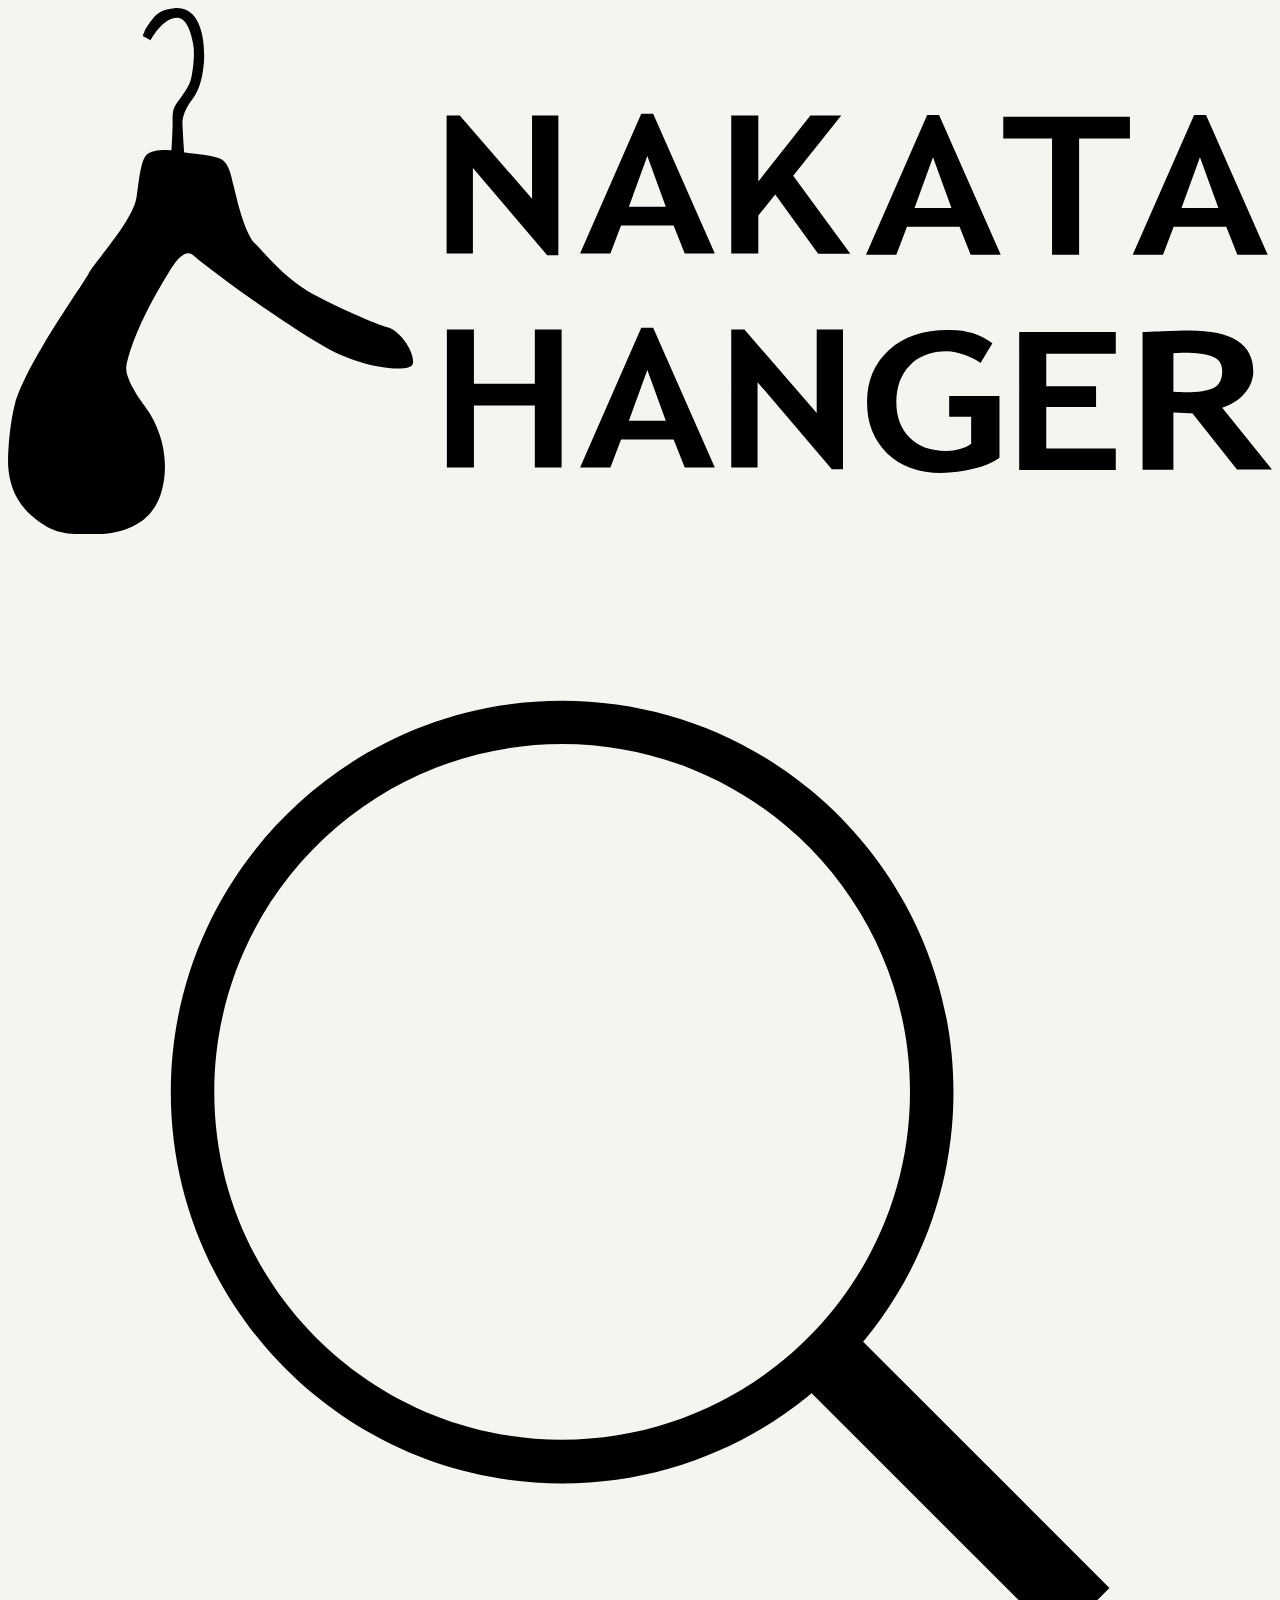
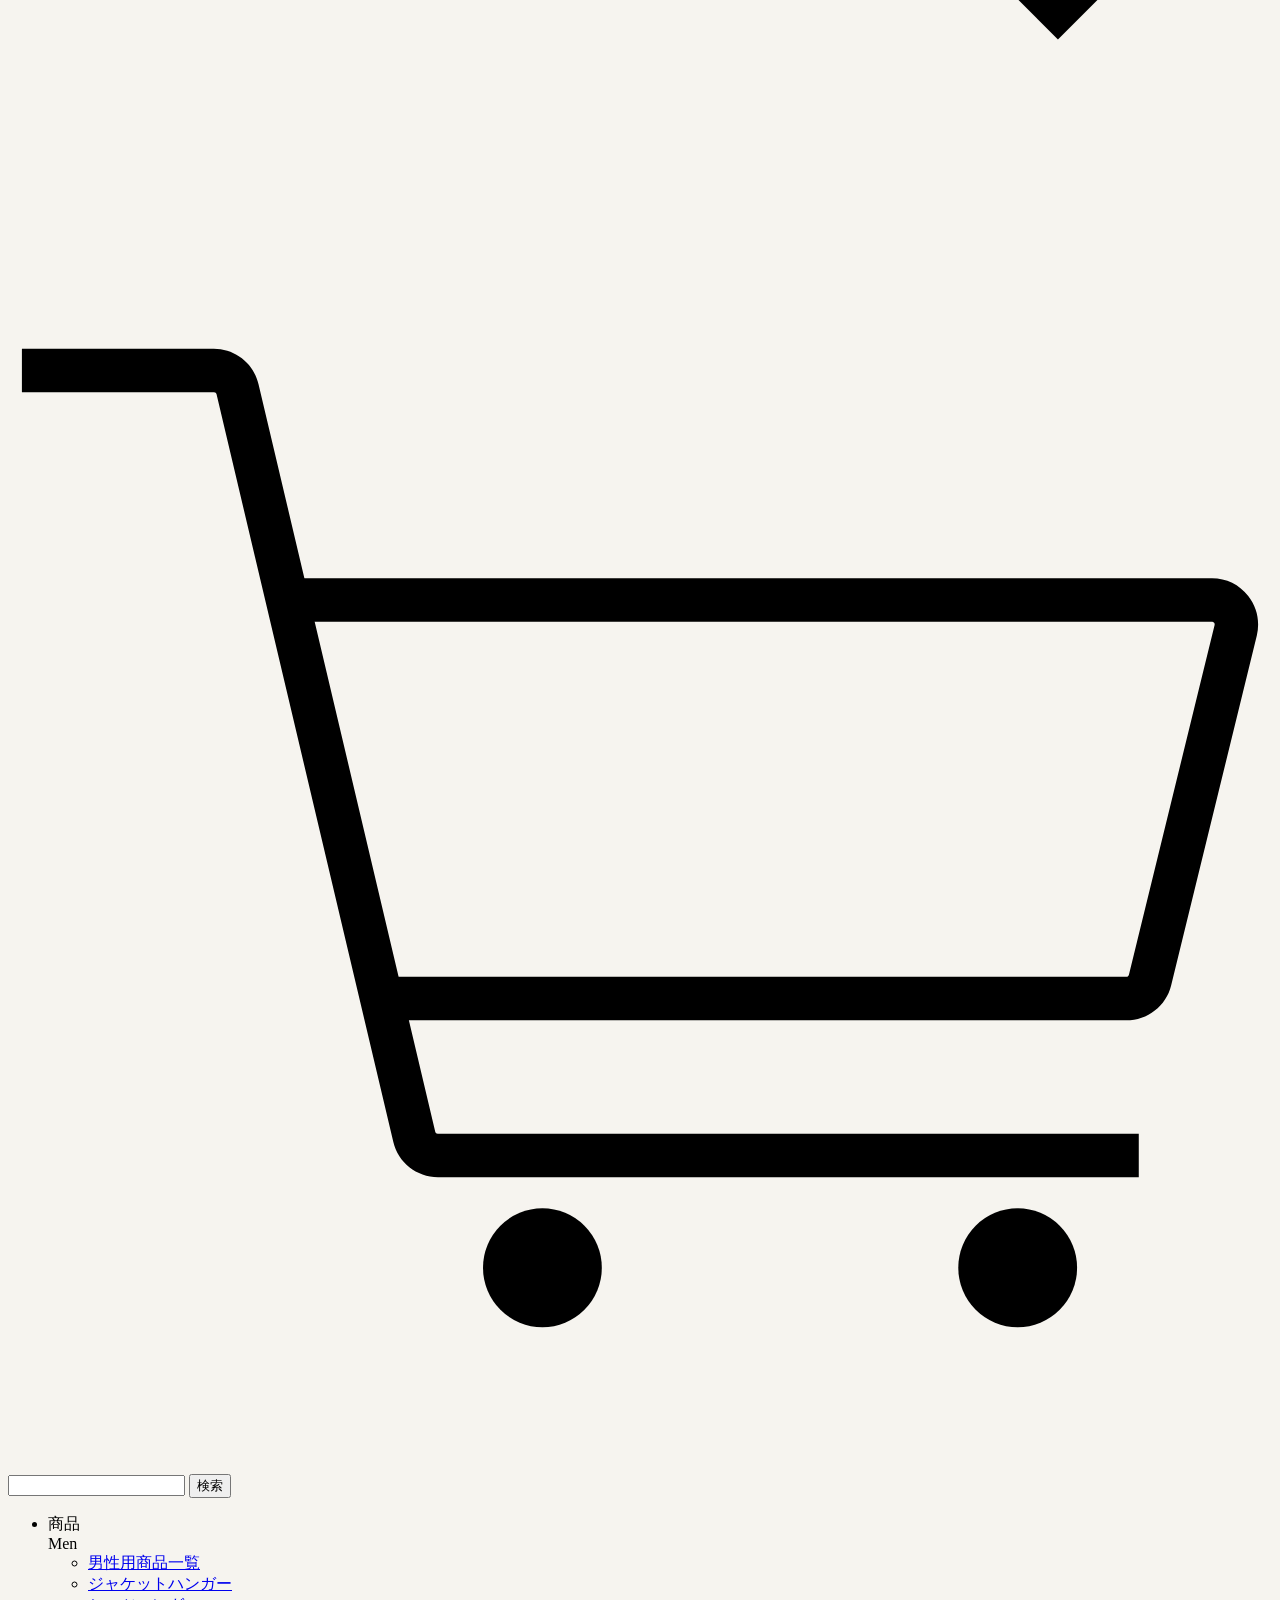
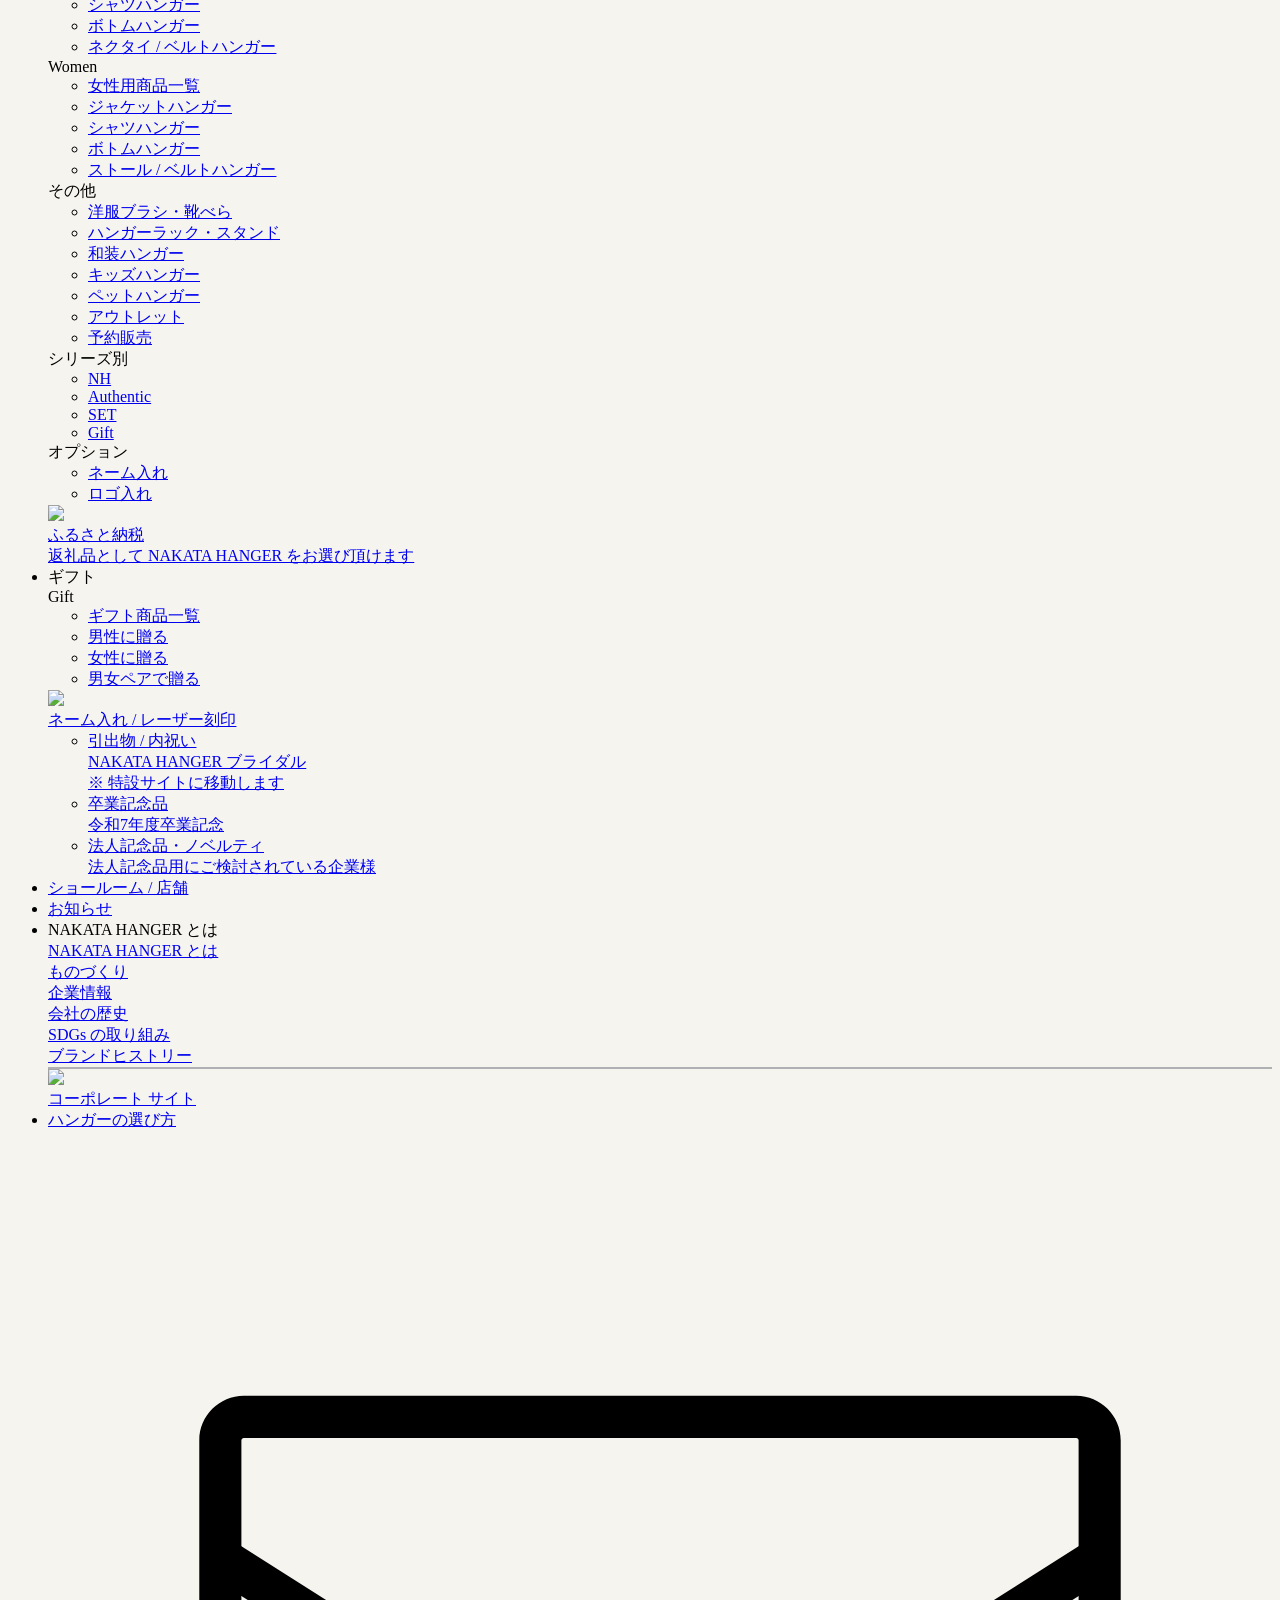
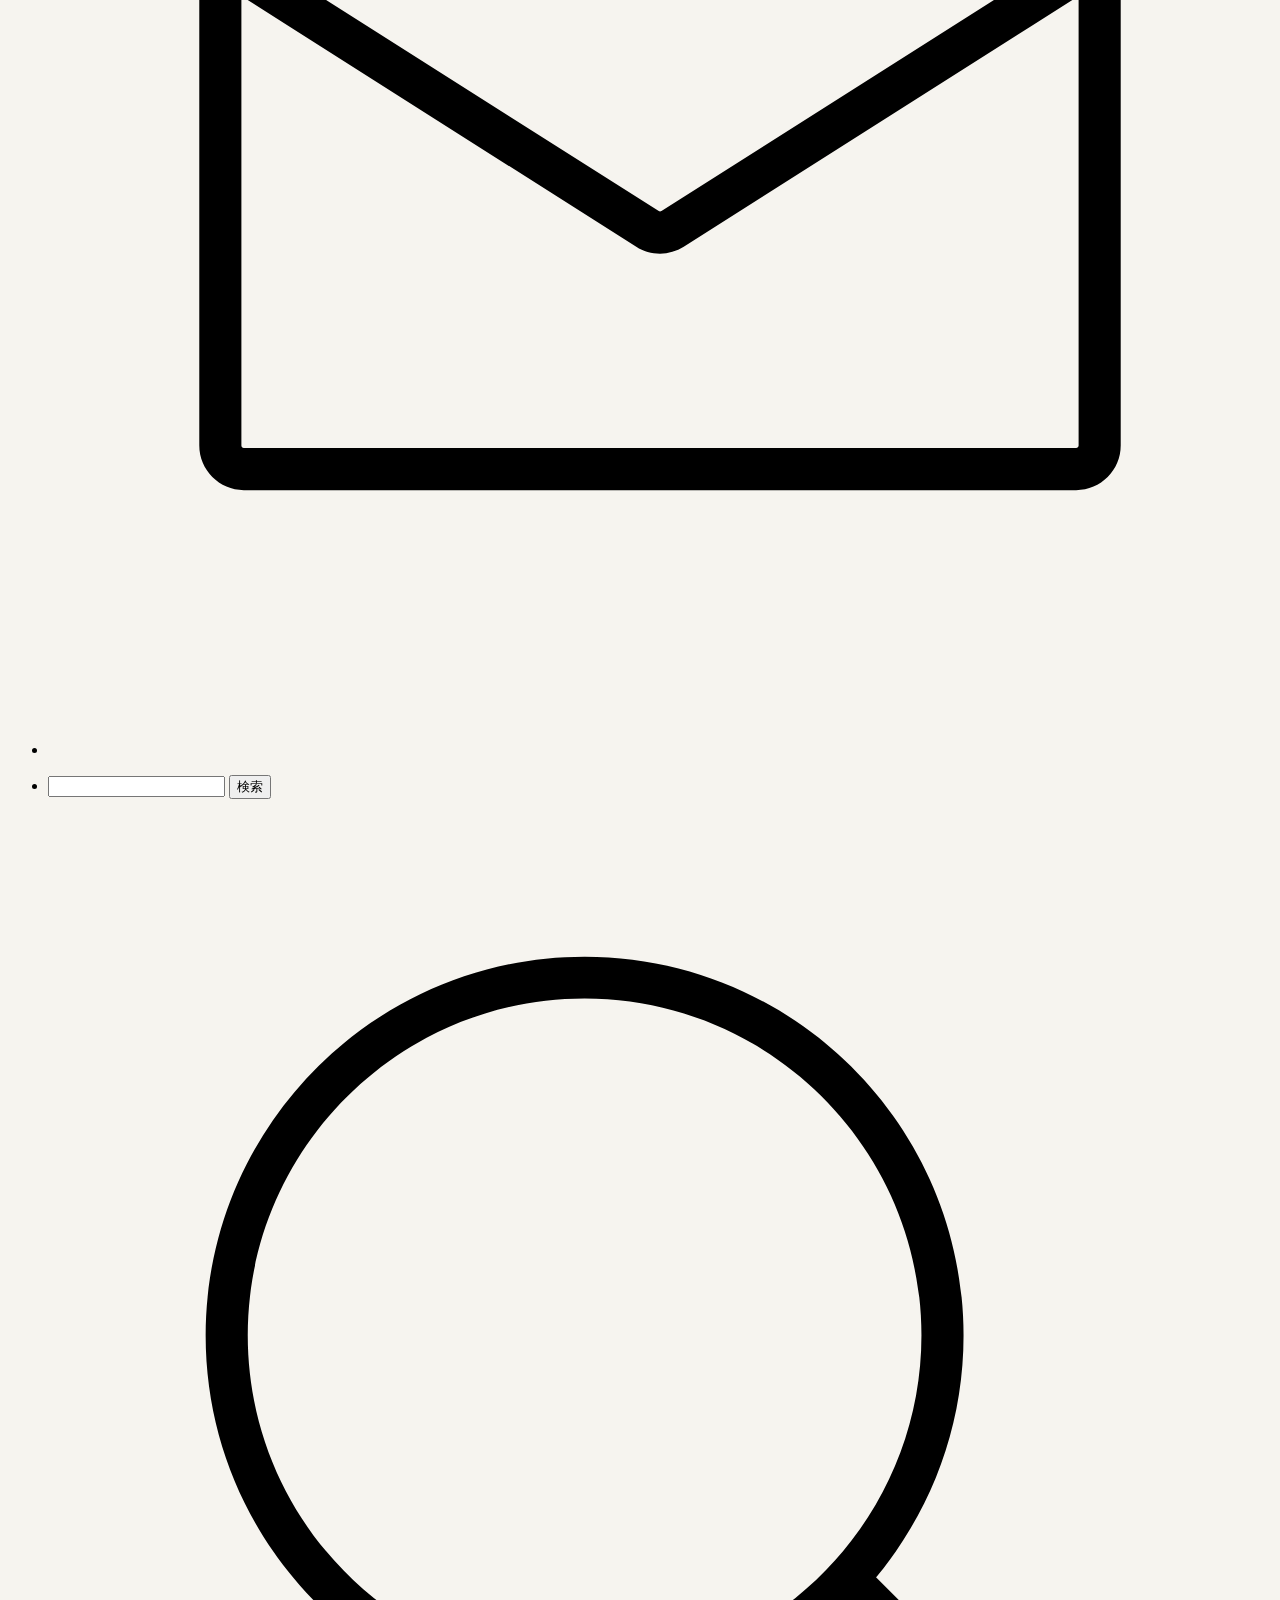
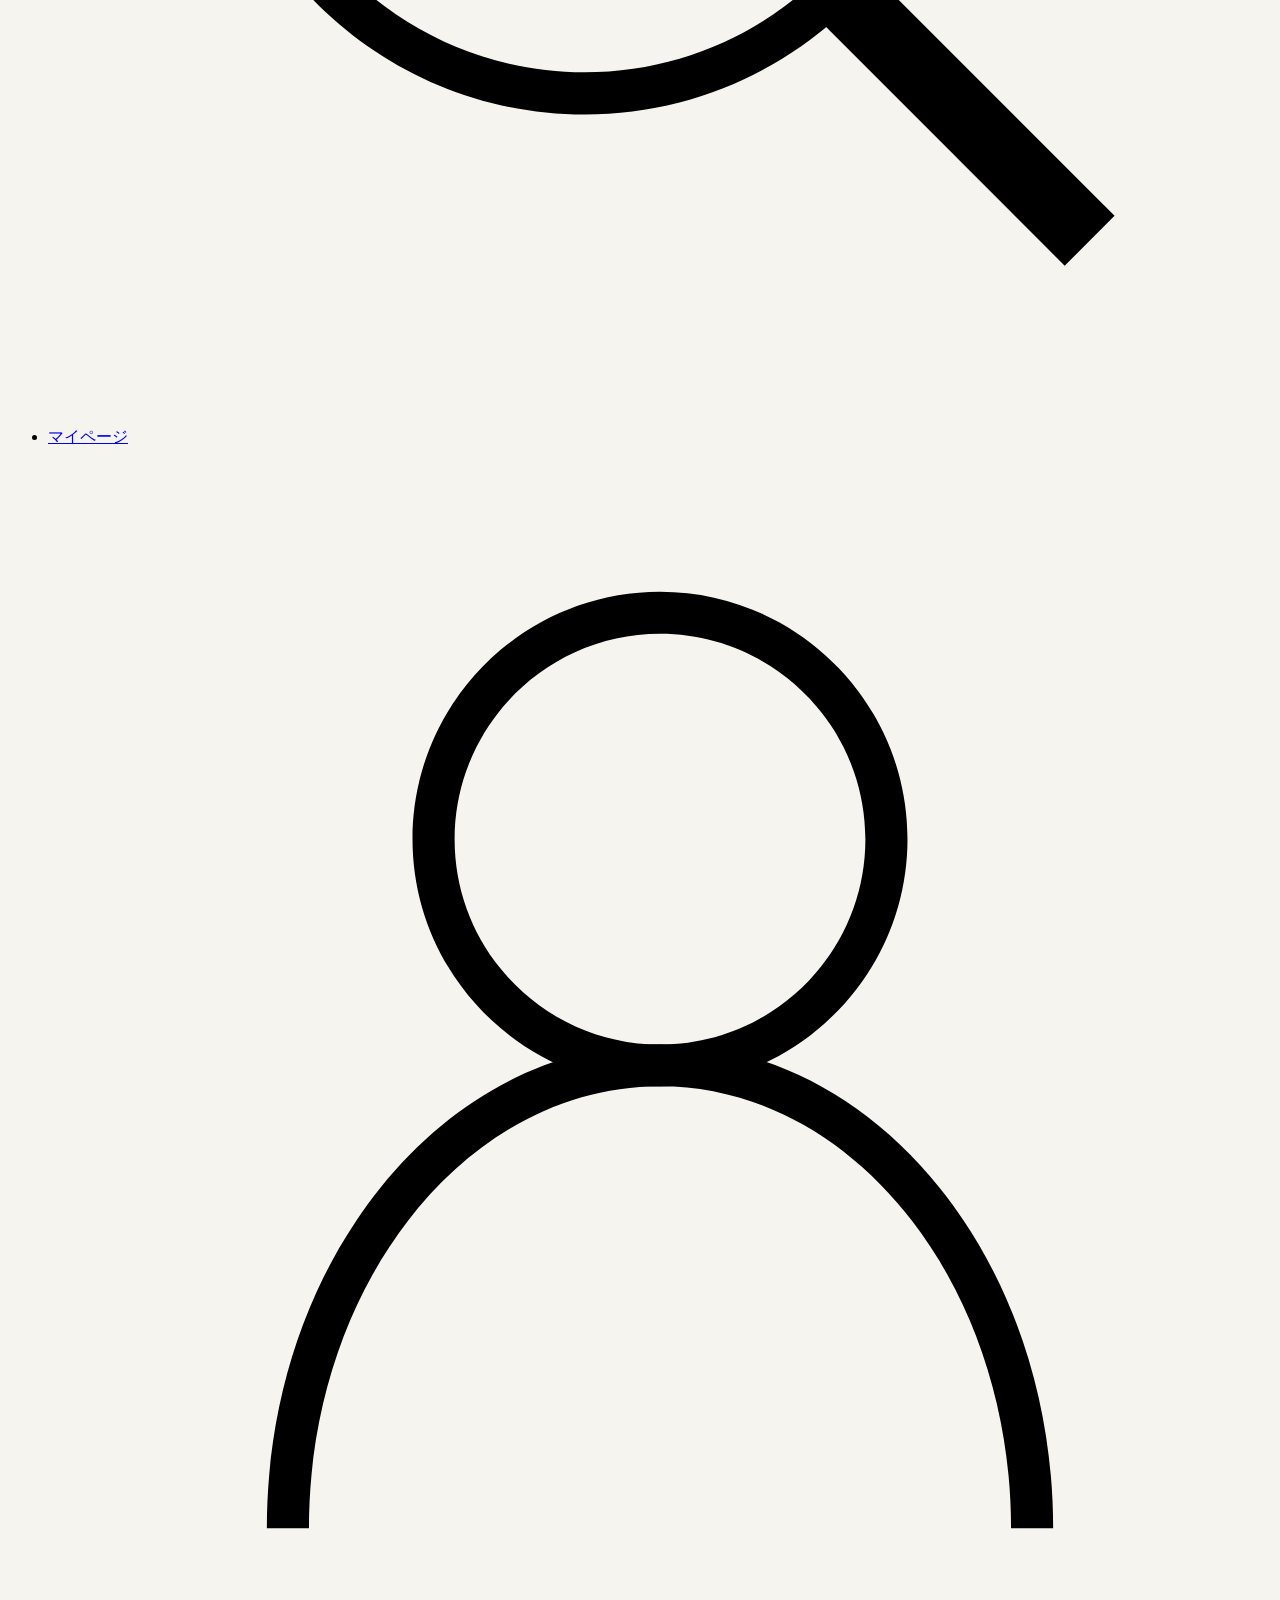
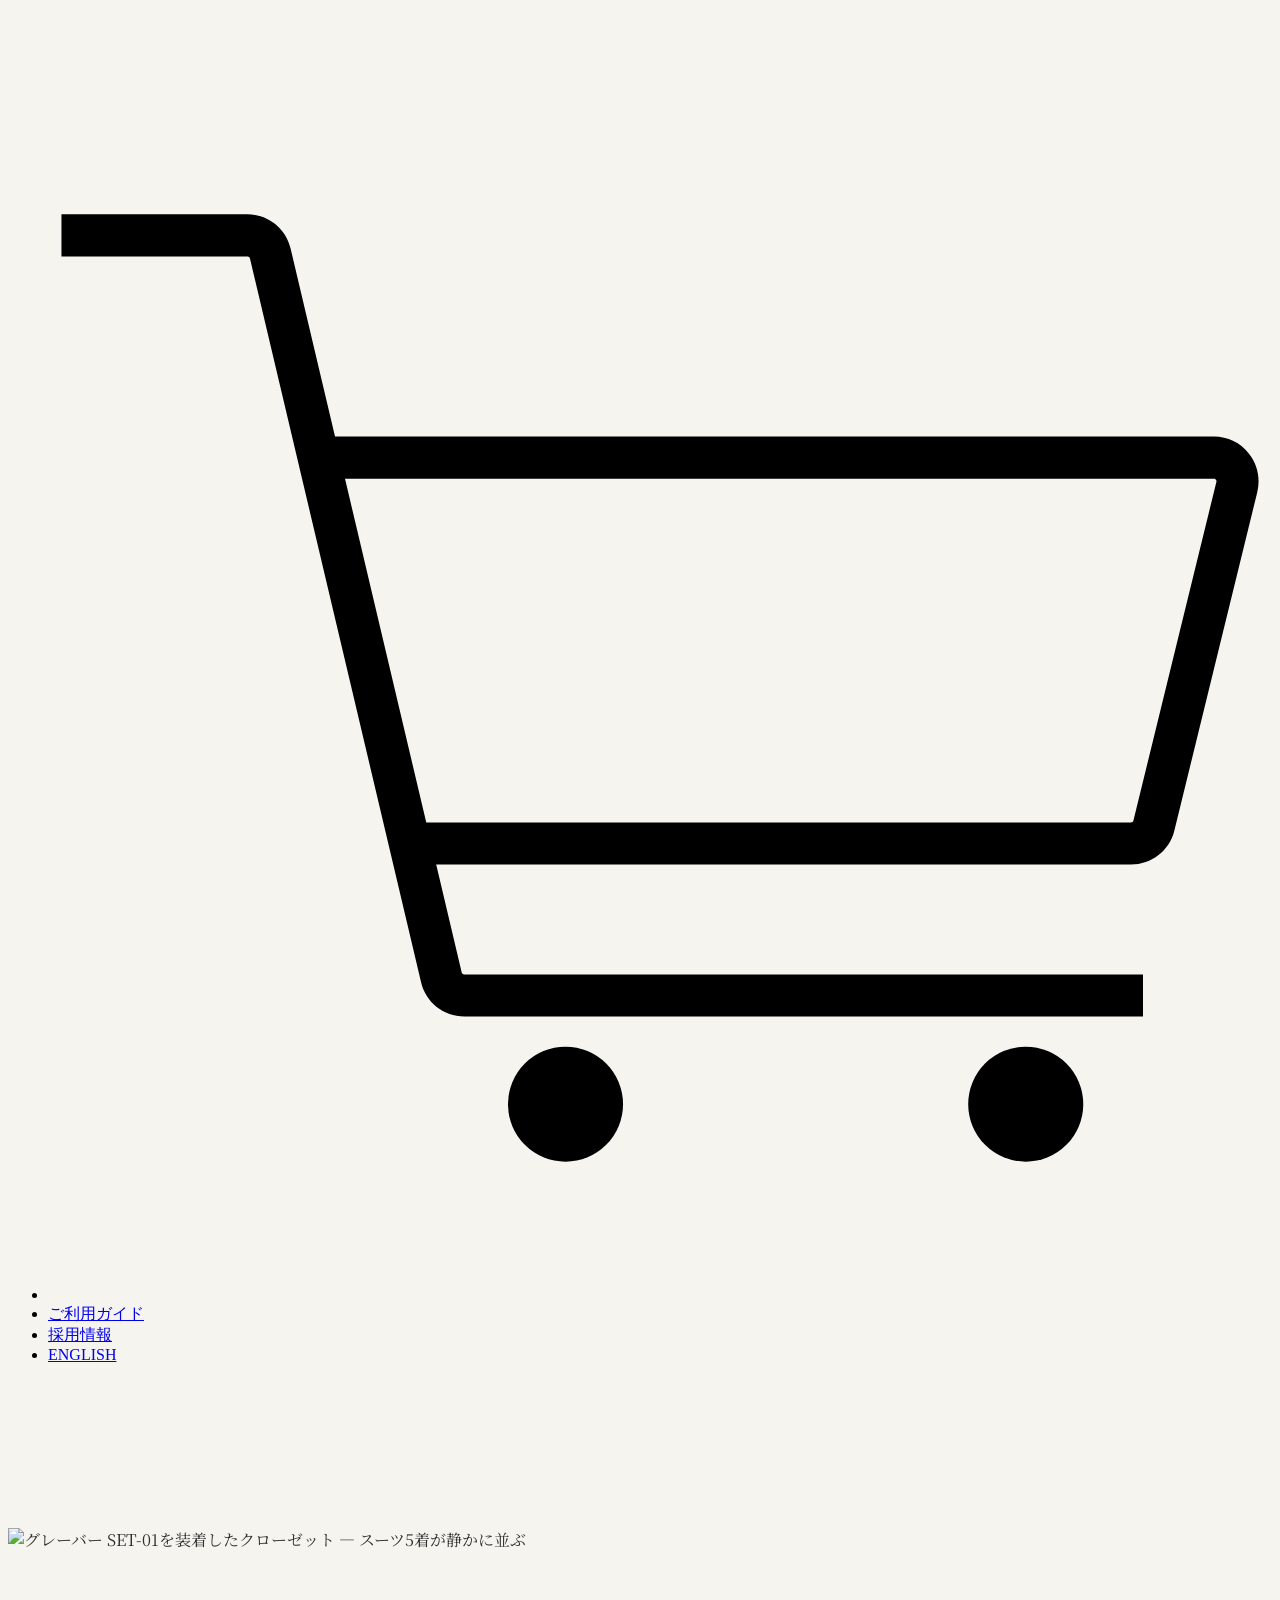
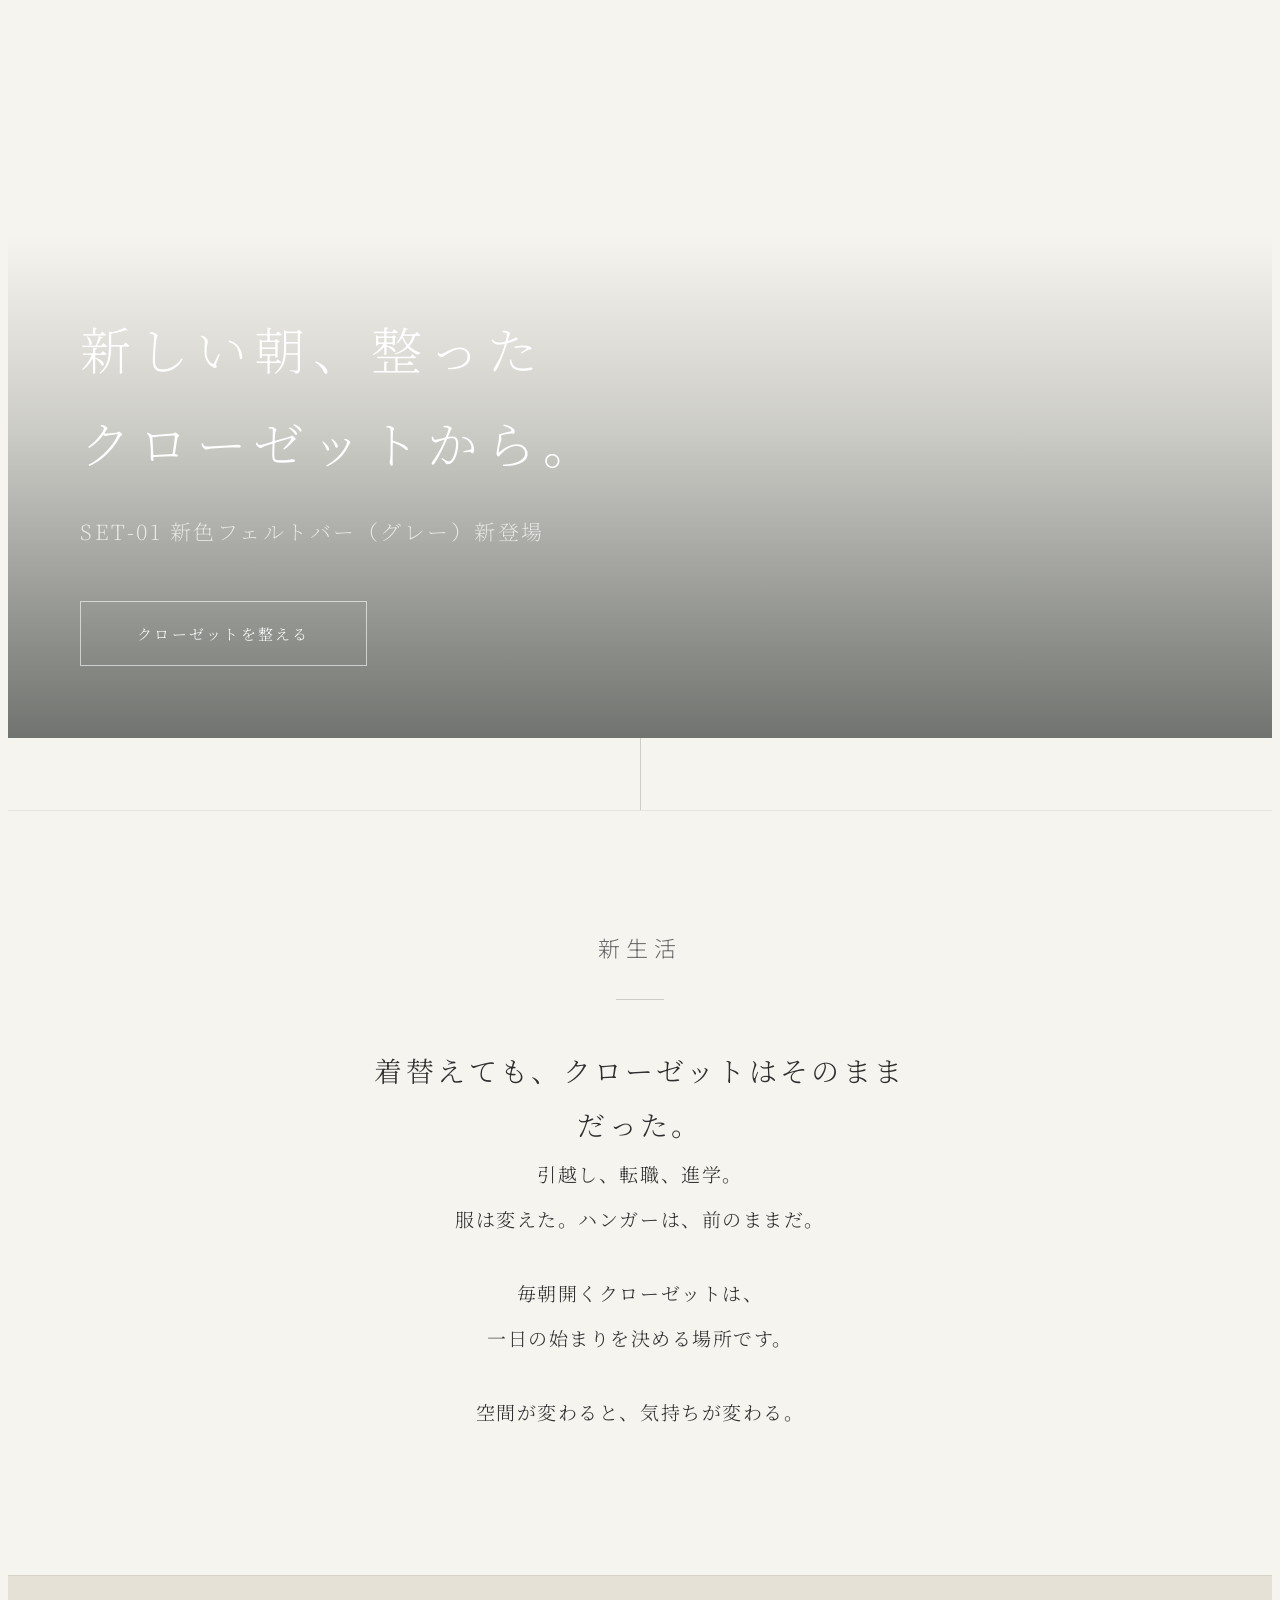
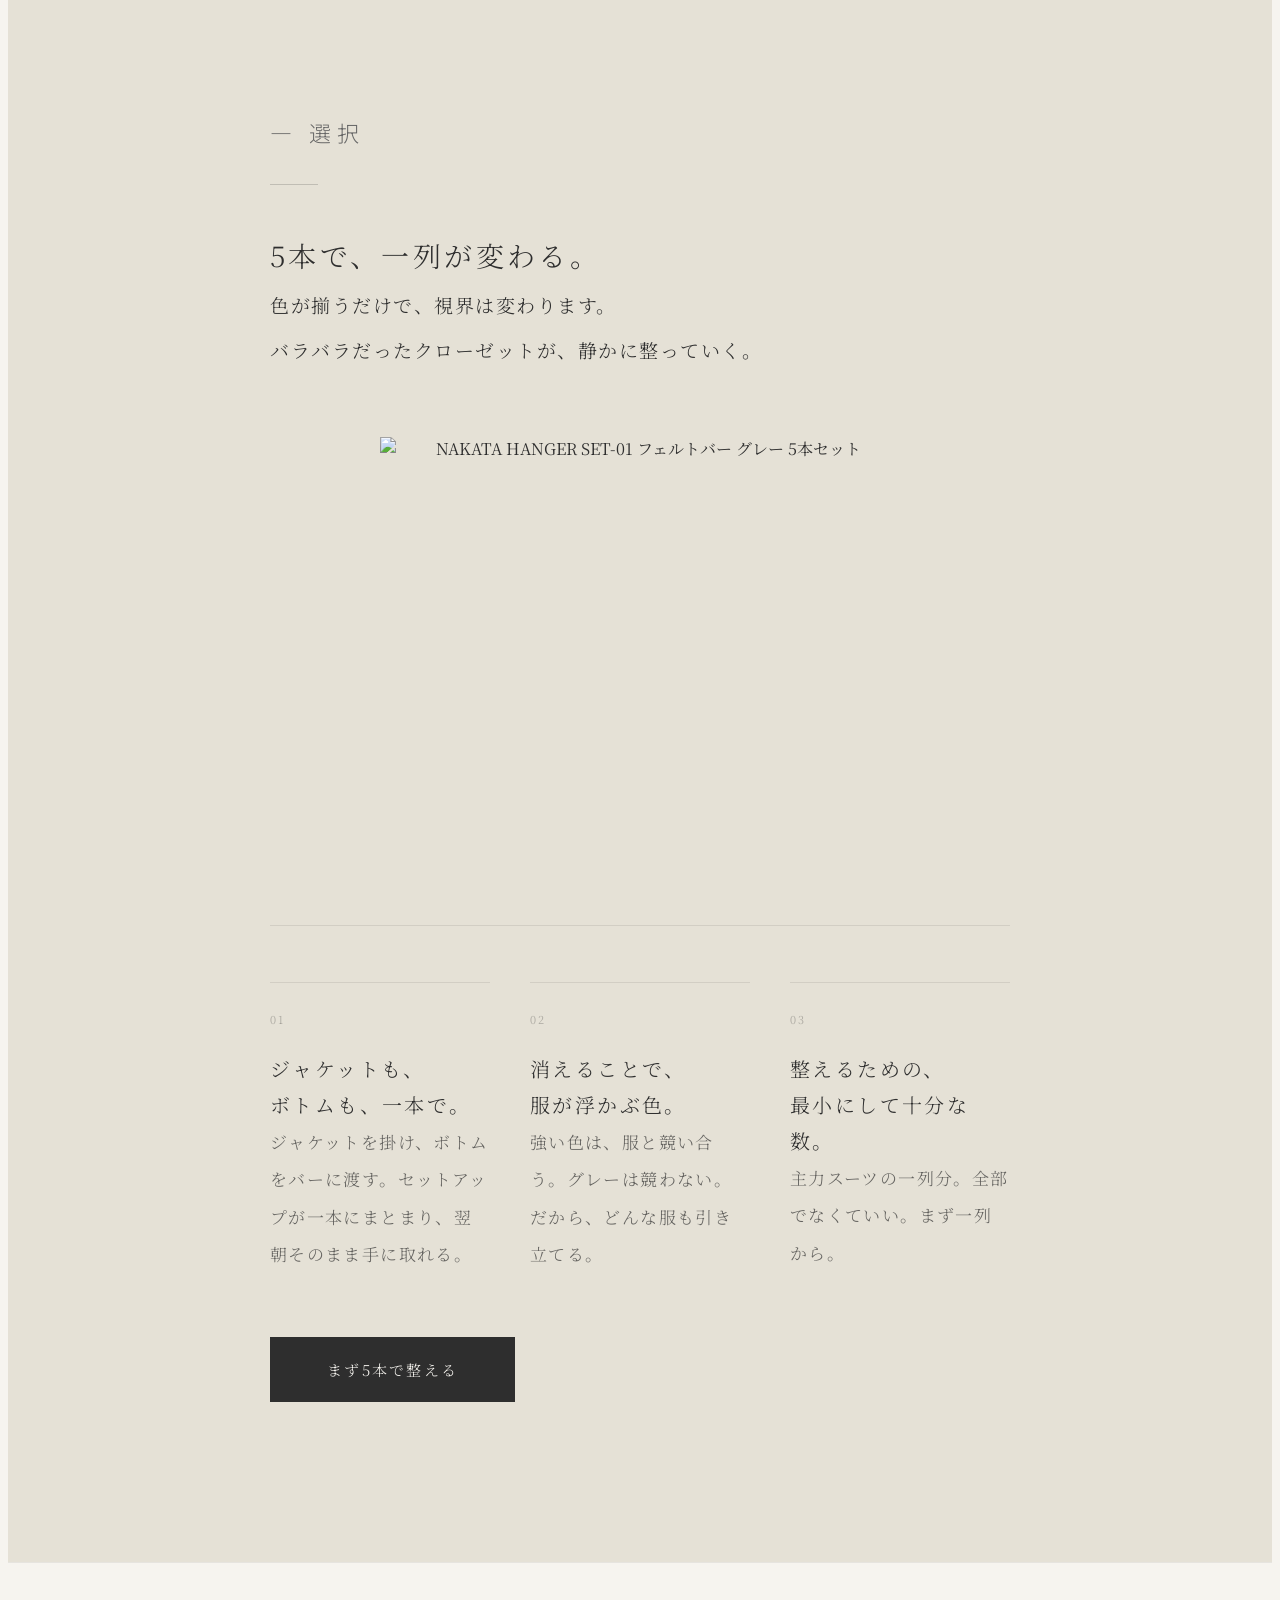
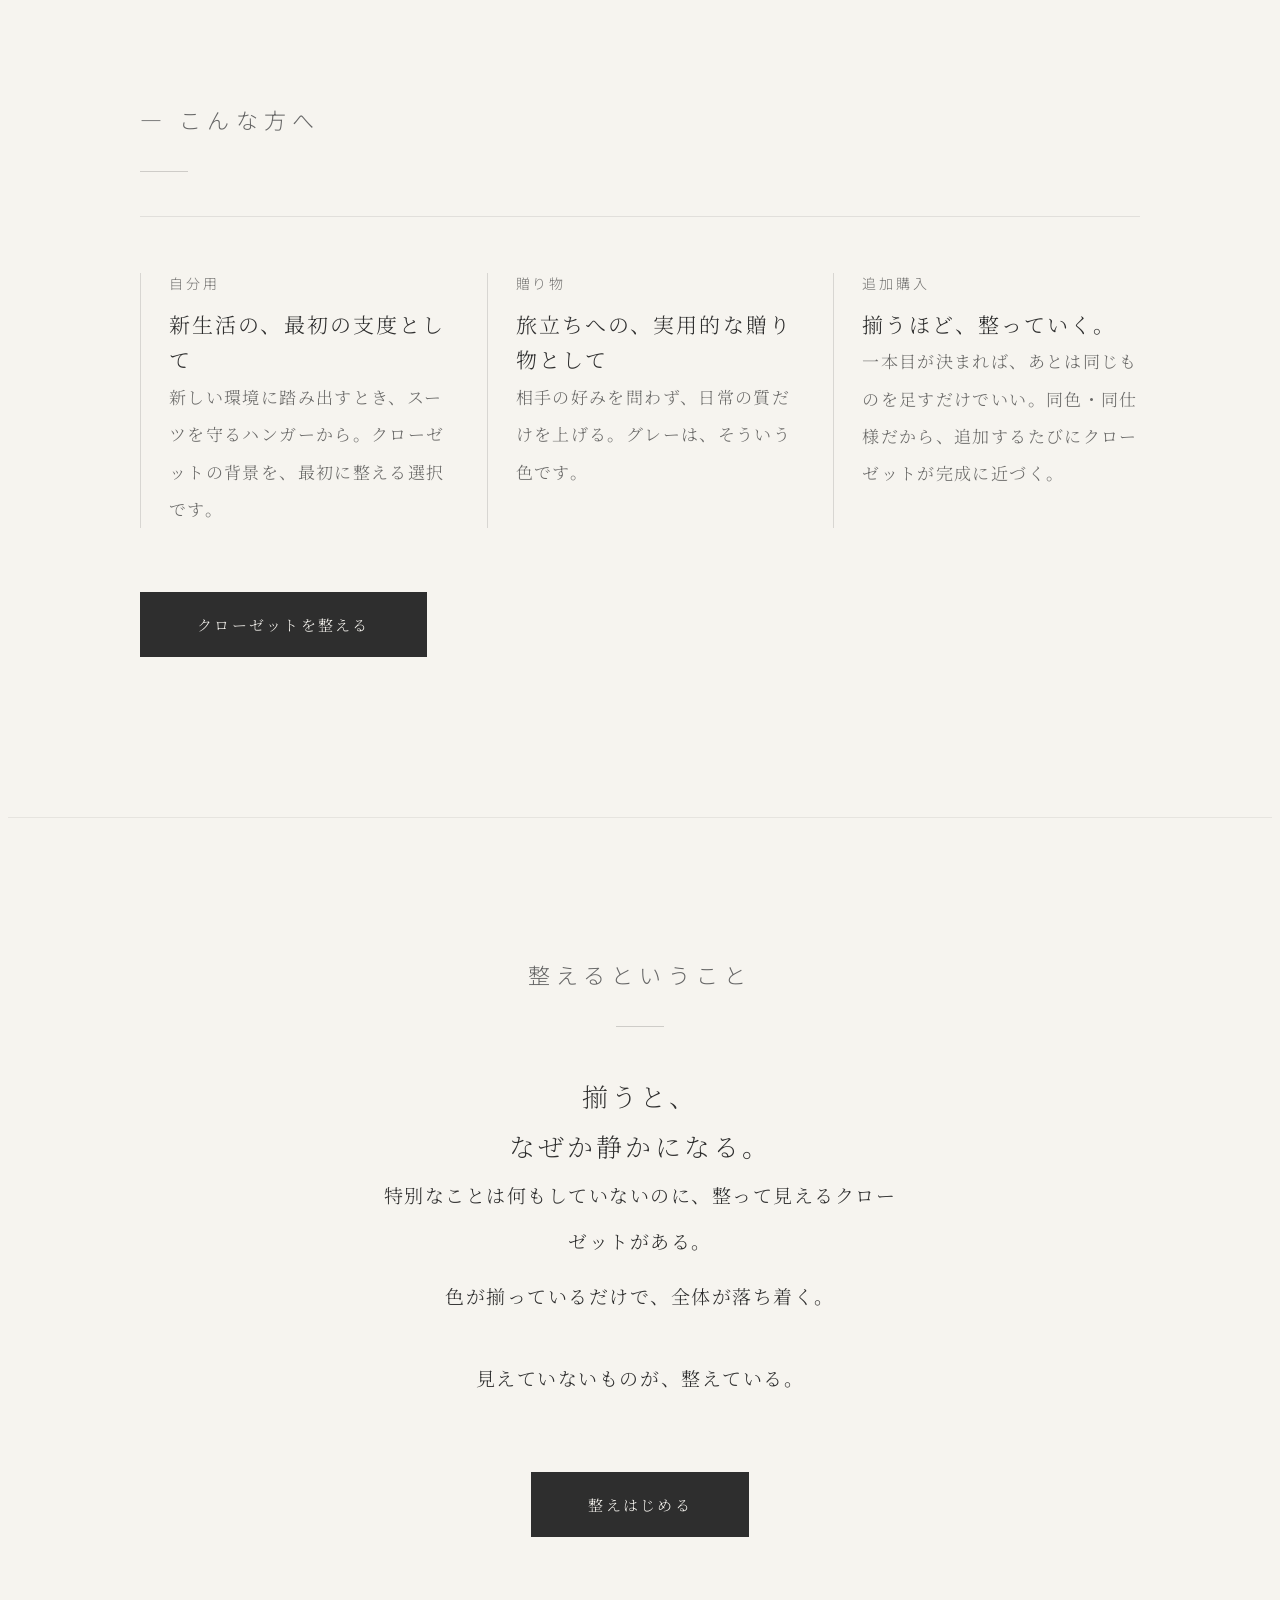
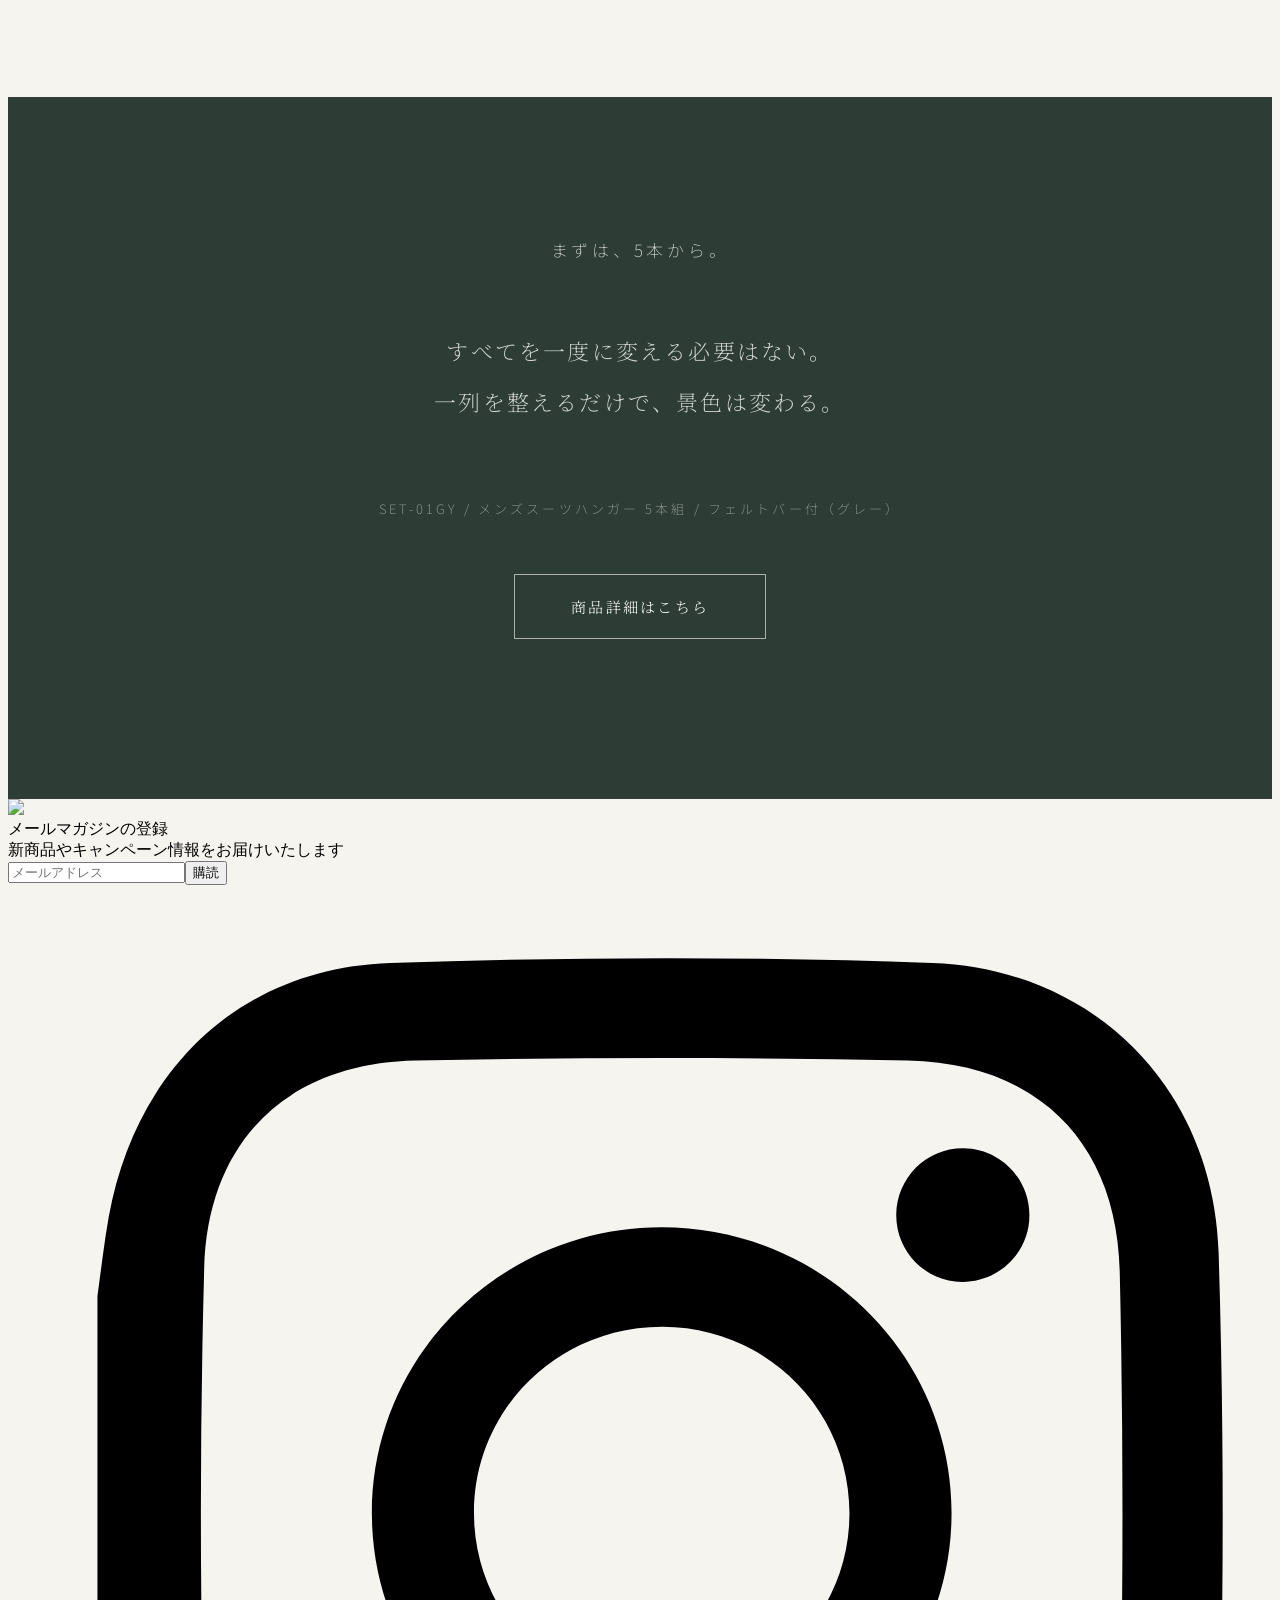
==== commit e0ec8bc7: "fix: scene-tag の — 新生活 → 新生活" ====
--- a/features/set01gy/index.html
+++ b/features/set01gy/index.html
@@ -357,12 +357,12 @@
 
 
   <!-- ============================================================
-       EMPATHY — 新生活
+       EMPATHY 新生活
   ============================================================ -->
   <section id="empathy" class="s-empathy">
     <div class="s-empathy-inner">
 
-      <span class="scene-tag reveal">— 新生活</span>
+      <span class="scene-tag reveal">新生活</span>
       <div class="hline reveal d1"></div>
 
       <h2 class="empathy-h2 reveal d2">着替えても、クローゼットはそのままだった。</h2>
